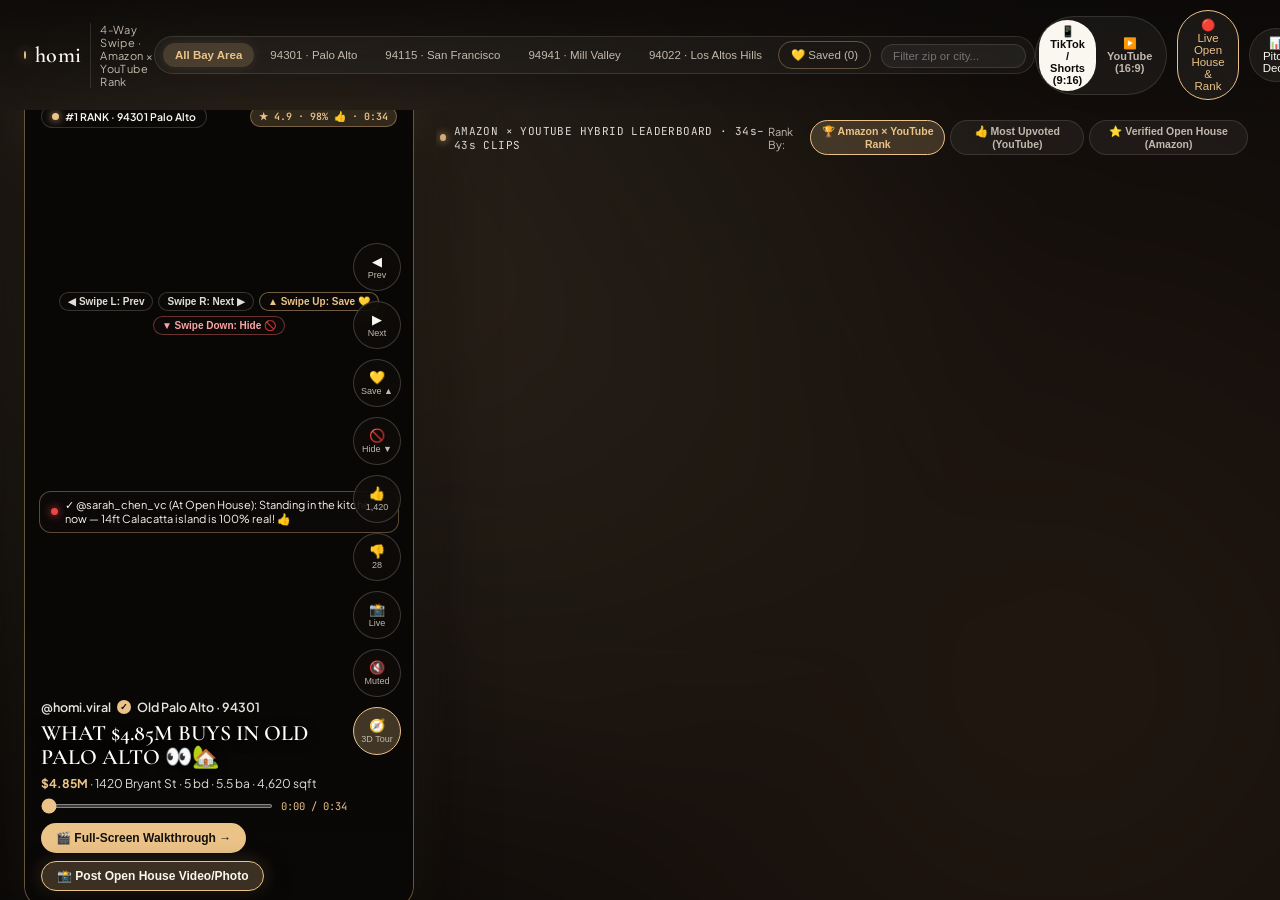
==== static/index.html @ 511e00c0 "feat: homi - Redfin-to-Viral Real Estate Feed, 3D Walkthrough & Amazon x YouTube Open House Rank" ====
<!DOCTYPE html>
<html lang="en">
<head>
  <meta charset="UTF-8" />
  <meta name="viewport" content="width=device-width, initial-scale=1.0" />
  <title>homi — TikTok / YouTube Real Estate Viral Feed + Amazon × YouTube Open House Rank</title>
  <link rel="preconnect" href="https://fonts.googleapis.com" />
  <link rel="preconnect" href="https://fonts.gstatic.com" crossorigin />
  <link href="https://fonts.googleapis.com/css2?family=Cormorant+Garamond:ital,wght@0,500;0,600;0,700;1,400&family=Plus+Jakarta+Sans:wght@400;500;600;700&family=JetBrains+Mono:wght@400;500&display=swap" rel="stylesheet" />
  <link rel="stylesheet" href="/static/styles.css?v=8" />
</head>
<body>
  <!-- Warm Ambient Background Glow -->
  <div id="ambient-bg" class="ambient-bg"></div>

  <!-- Minimal Floating Top Bar: Brand + Zip Code Selector + Vertical/Horizontal Toggle -->
  <header class="floating-topbar">
    <div class="brand-minimal" id="brand-home-btn" title="Return to homi Zip Code Feed">
      <span class="brand-dot"></span>
      <span class="brand-name">homi</span>
      <span class="brand-tag">4-Way Swipe · Amazon × YouTube Rank</span>
    </div>

    <!-- Zip Code Filter Bar -->
    <div class="zip-filter-bar" id="zip-filter-bar">
      <div id="zip-pills-container" class="zip-pills-container">
        <button class="zip-pill active" data-zip="ALL">All Bay Area</button>
        <button class="zip-pill" data-zip="94301">94301 · Palo Alto</button>
        <button class="zip-pill" data-zip="94115">94115 · San Francisco</button>
        <button class="zip-pill" data-zip="94941">94941 · Mill Valley</button>
        <button class="zip-pill" data-zip="94022">94022 · Los Altos Hills</button>
        <button class="zip-pill saved-filter-pill" id="btn-filter-saved" data-zip="SAVED">💛 Saved (<span id="saved-count-badge">0</span>)</button>
      </div>
      <div class="zip-search-box">
        <input
          id="zip-search-input"
          type="text"
          placeholder="Filter zip or city..."
          maxlength="24"
        />
      </div>
    </div>

    <!-- Right Controls: TikTok 9:16 vs YouTube 16:9 + Open House Live + Architecture Deck -->
    <div class="topbar-actions">
      <div class="aspect-pill-group" title="Switch between TikTok Shorts (9:16) and YouTube Cinema (16:9)">
        <button id="mode-reel" class="aspect-pill active" data-mode="reel">
          📱 TikTok / Shorts (9:16)
        </button>
        <button id="mode-gallery" class="aspect-pill" data-mode="gallery">
          ▶️ YouTube (16:9)
        </button>
      </div>
      <button id="btn-top-openhouse" class="subtle-action-btn gold-border-btn" title="Open Live Open House Reviews, Thumbs Up/Down & Upload Photo/Video">
        🔴 Live Open House &amp; Rank
      </button>
      <button id="btn-open-arch-deck" class="subtle-action-btn" title="Open High-Level Architecture & Hackathon Pitch Slides">
        📊 Pitch Deck
      </button>
      <button id="btn-toggle-redfin-popover" class="subtle-action-btn">
        + Redfin URL
      </button>
    </div>

    <!-- Collapsible Redfin URL Input Popover -->
    <div id="redfin-popover" class="redfin-popover hidden">
      <input
        id="redfin-input"
        type="text"
        placeholder="Paste any Bay Area Redfin URL..."
        value="https://www.redfin.com/CA/Palo-Alto/1420-Bryant-St-94301/home/1489201"
      />
      <button id="btn-import-redfin" class="btn-warm">Transform Space →</button>
    </div>
  </header>

  <!-- ===================================================================== -->
  <!-- STAGE 1 (FRONT PAGE): TIKTOK / YOUTUBE FLIP DECK + MULTI-HOUSE FEED   -->
  <!-- ===================================================================== -->
  <section id="zip-feed-stage" class="zip-feed-stage">
    <div class="front-showcase-layout">
      <!-- Left/Center: Active TikTok / YouTube Flip-Through Reel Player (34s-43s video) -->
      <div class="flip-reel-column">
        <div id="flip-player-frame" class="flip-player-frame mode-9-16">
          <video
            id="flip-main-video"
            class="flip-main-video"
            autoplay
            loop
            muted
            playsinline
            preload="auto"
          ></video>
          <div class="feed-card-shade"></div>

          <!-- Floating reaction burst container -->
          <div id="reaction-burst-layer" class="reaction-burst-layer"></div>

          <!-- Live 4-Way Swipe Stamp Overlay (Shows when dragging Left/Right/Up/Down) -->
          <div id="swipe-stamp-badge" class="swipe-stamp-badge hidden">💛 SAVE HOUSE</div>

          <!-- Top Pill Row inside Flip Player -->
          <div class="flip-top-bar">
            <span class="feed-zip-badge" id="flip-zip-badge">
              <span class="pulse-dot"></span>
              #1 RANK · 94301 Palo Alto
            </span>
            <span class="feed-loop-indicator" id="flip-duration-badge">★ 4.9 · 98% 👍 · 0:34</span>
          </div>

          <!-- 4-Way Gesture Compass Guide Banner -->
          <div class="swipe-compass-bar">
            <button id="btn-compass-left" class="compass-chip" title="Swipe Left / ← Key: Previous House">◀ Swipe L: Prev</button>
            <button id="btn-compass-right" class="compass-chip" title="Swipe Right / → Key: Next House">Swipe R: Next ▶</button>
            <button id="btn-compass-up" class="compass-chip save-chip" title="Swipe Up / ↑ Key: Save House">▲ Swipe Up: Save 💛</button>
            <button id="btn-compass-down" class="compass-chip hide-chip" title="Swipe Down / ↓ Key: Don't Show House">▼ Swipe Down: Hide 🚫</button>
          </div>

          <!-- Real-Time Floating Open House Comment Ticker -->
          <div id="flip-live-comment-ticker" class="flip-live-comment-ticker" title="Click to open Live Open House Comments & Photo/Video Check-Ins">
            <span class="live-red-dot"></span>
            <span id="flip-ticker-text">✓ @sarah_chen_vc (At Open House): Standing in the kitchen now — 14ft Calacatta island is 100% real! 👍</span>
          </div>

          <!-- Right-Side TikTok / YouTube Flip & Real-Time Thumbs Up / Down Rail -->
          <div class="flip-side-rail">
            <button id="btn-flip-prev" class="flip-nav-btn" title="Sweep Left to Previous House (←)">
              ◀<span>Prev</span>
            </button>
            <button id="btn-flip-next" class="flip-nav-btn" title="Sweep Right to Next House (→)">
              ▶<span>Next</span>
            </button>
            <button id="btn-flip-save-up" class="flip-nav-btn save-rail-btn" title="Swipe Up (↑) to Save House">
              💛<span id="flip-save-label">Save ▲</span>
            </button>
            <button id="btn-flip-hide-down" class="flip-nav-btn hide-rail-btn" title="Swipe Down (↓) to Not Show House">
              🚫<span>Hide ▼</span>
            </button>
            <button id="btn-flip-thumb-up" class="flip-nav-btn vote-up-btn" title="Real-Time Thumbs Up (Boosts YouTube × Amazon Rank)">
              👍<span id="flip-up-count">1,420</span>
            </button>
            <button id="btn-flip-thumb-down" class="flip-nav-btn vote-down-btn" title="Real-Time Thumbs Down">
              👎<span id="flip-down-count">28</span>
            </button>
            <button id="btn-flip-comments" class="flip-nav-btn" title="Live Open House Comments & Upload Photo/Video">
              📸<span id="flip-comments-count">Live</span>
            </button>
            <button id="btn-flip-sound" class="flip-nav-btn" title="Toggle AI Voiceover Audio">
              🔇<span id="flip-sound-label">Muted</span>
            </button>
            <button id="btn-flip-enter-3d" class="flip-nav-btn gold-rail-btn" title="Open Full-Screen Walkthrough & 3D Mode">
              🧭<span>3D Tour</span>
            </button>
          </div>

          <!-- Bottom-Left Subtle Creator & Property Overlay + CTA -->
          <div class="flip-bottom-overlay">
            <div class="creator-row">
              <span class="creator-handle">@homi.viral</span>
              <span class="verified-dot">✓</span>
              <span id="flip-neighborhood">Old Palo Alto · 94301</span>
            </div>
            <h2 id="flip-hook-title" class="flip-hook-title">
              WHAT $4.85M BUYS IN OLD PALO ALTO 👀🏡
            </h2>
            <div class="flip-subtle-specs" id="flip-subtle-specs">
              <span class="feed-card-price">$4.85M</span> · 1420 Bryant St · 5 bd · 5.5 ba · 4,620 sqft
            </div>

            <!-- Live 30-45s Video Scrubber Bar -->
            <div class="flip-progress-row">
              <input id="flip-video-scrubber" type="range" min="0" max="1000" value="0" class="warm-scrubber" />
              <span id="flip-time-readout" class="flip-time-readout">0:00 / 0:34</span>
            </div>

            <div class="flip-cta-buttons">
              <button id="btn-launch-fullscreen-walk" class="btn-warm">
                🎬 Full-Screen Walkthrough →
              </button>
              <button id="btn-launch-openhouse-upload" class="btn-3d-explore">
                📸 Post Open House Video/Photo
              </button>
            </div>
          </div>
        </div>
      </div>

      <!-- Right: Multi-House Live Video Feed Ranked by Amazon × YouTube Hybrid Score -->
      <div class="multi-house-feed-column">
        <div class="feed-subbar">
          <div class="feed-status-left">
            <span class="pulse-dot"></span>
            <span id="feed-summary-text">AMAZON × YOUTUBE HYBRID LEADERBOARD · 34s–43s CLIPS</span>
          </div>
          <div class="ranking-sort-bar">
            <button id="btn-restore-hidden" class="sort-pill hidden" title="Restore hidden houses back to feed">↺ Restore Hidden (<span id="hidden-count-badge">0</span>)</button>
            <span class="sort-label">Rank By:</span>
            <button class="sort-pill active" data-sort="hybrid">🏆 Amazon × YouTube Rank</button>
            <button class="sort-pill" data-sort="upvotes">👍 Most Upvoted (YouTube)</button>
            <button class="sort-pill" data-sort="stars">⭐ Verified Open House (Amazon)</button>
          </div>
        </div>

        <div id="zip-feed-grid" class="zip-feed-grid view-vertical"></div>
      </div>
    </div>
  </section>

  <!-- ===================================================================== -->
  <!-- STAGE 2 & STAGE 3: FULL-SCREEN AUTO WALKTHROUGH & 3D DEEP EXPLORE     -->
  <!-- ===================================================================== -->
  <main id="walkthrough-stage" class="gallery-stage-container hidden">
    <div id="stage-frame" class="stage-frame mode-16-9">
      <div id="spatial-viewport" class="spatial-viewport">
        <!-- High-Res Still Layer for Paused / 3D Deep Explore Parallax -->
        <img id="room-still-img" class="media-layer still-layer" src="" alt="Architectural Space" />

        <!-- Continuous Smooth GMI FLFV Walkthrough Video Layer -->
        <video
          id="walkthrough-video"
          class="media-layer video-layer"
          playsinline
          preload="auto"
        ></video>

        <!-- Top Story Progress Segments -->
        <div id="story-progress-bars" class="story-progress-bars"></div>

        <!-- Top Navigation & Mode Switcher Row inside Full-Screen Walkthrough -->
        <div class="top-overlay-row">
          <div class="top-left-nav-group">
            <button id="btn-back-to-feed" class="back-feed-btn">
              ← Back to Zip Feed
            </button>
            <div class="live-walk-pill" id="hud-state-pill">
              <span class="pulse-dot"></span>
              <span id="hud-state-label">STAGE 2 · AUTO FULL-SCREEN WALKTHROUGH (CONTINUOUS REPLAY)</span>
            </div>
            <div class="room-counter-pill" id="hud-room-pill">01 / 05 · Twilight Courtyard</div>
          </div>

          <!-- Stage 2 <-> Stage 3 Prominent Switch Button -->
          <div class="top-right-mode-group">
            <button id="btn-stage-openhouse" class="back-feed-btn">
              🔴 Live Open House (<span id="stage-up-count">1,420</span> 👍)
            </button>
            <button id="btn-switch-3d-mode" class="btn-3d-explore">
              🧭 Switch to 3D Deep Explore Mode
            </button>
          </div>
        </div>

        <!-- Warm Glowing 3D Spatial Hotspots (Active in Stage 3: 3D Deep Explore Mode) -->
        <div id="hotspots-container" class="hotspots-container hidden"></div>

        <!-- Bottom-Left Subtle Creator & Property Caption -->
        <div class="social-caption-overlay">
          <div class="creator-row">
            <span class="creator-handle">@homi.gallery</span>
            <span class="verified-dot">✓</span>
            <span id="prop-neighborhood-pill" class="location-crumb">Old Palo Alto, CA</span>
          </div>

          <h2 id="viral-hook-text" class="viral-caption-hook">
            What does a warm glass sanctuary feel like at golden hour?
          </h2>

          <p id="spoken-subtitle-text" class="spoken-caption-line">
            "Step through the glass courtyard into 4,600 sq ft of pure California indoor-outdoor flow..."
          </p>

          <div class="subtle-meta-row">
            <button id="btn-subtle-specs" class="subtle-specs-pill" title="Click to enter 3D Deep Explore & view full specs">
              <span id="prop-title-subtle">1420 Bryant St</span>
              <span class="sep">·</span>
              <span id="prop-price-subtle" class="subtle-price">$4.85M</span>
              <span class="sep">·</span>
              <span id="prop-beds-subtle">5 bd</span>
              <span class="sep">·</span>
              <span id="prop-sqft-subtle">4,620 sq ft</span>
              <span class="expand-hint">✦ 3D Deep Explore</span>
            </button>
          </div>
        </div>

        <!-- Right-Side Floating Social Action Rail -->
        <aside class="social-action-rail">
          <button id="btn-play-pause" class="rail-btn primary-rail-btn" title="Toggle Auto Walkthrough / 3D Deep Explore (Space)">
            <span id="play-pause-icon" class="rail-icon">⏸</span>
            <span id="play-pause-label" class="rail-label">Pause</span>
          </button>

          <button id="btn-stage-thumb-up" class="rail-btn" title="Real-Time Thumbs Up">
            <span class="rail-icon">👍</span>
            <span id="rail-up-label" class="rail-label">1.4K</span>
          </button>

          <button id="btn-stage-thumb-down" class="rail-btn" title="Real-Time Thumbs Down">
            <span class="rail-icon">👎</span>
            <span id="rail-down-label" class="rail-label">28</span>
          </button>

          <button id="btn-play-vo" class="rail-btn" title="Toggle Warm Creator Voiceover (GMI Inworld TTS)">
            <span class="rail-icon">🎙️</span>
            <span id="vo-rail-label" class="rail-label">Voice</span>
          </button>

          <button id="btn-toggle-vibe-drawer" class="rail-btn" title="3D Deep Explore & Warm Architectural Vibe">
            <span class="rail-icon">🧭</span>
            <span class="rail-label">3D Mode</span>
          </button>

          <button id="btn-toggle-radar" class="rail-btn" title="Toggle 2.5D Room Floorplan Radar">
            <span class="rail-icon">🗺️</span>
            <span class="rail-label">Map</span>
          </button>

          <button id="btn-toggle-oriane" class="rail-btn" title="Oriane Viral Intelligence (9.85B Views Analyzed)">
            <span class="rail-icon">🔥</span>
            <span id="oriane-score-rail" class="rail-label">97%</span>
          </button>

          <button id="btn-download-video" class="rail-btn" title="Share / Export Viral MP4 to Compound (#HackTheFeed)">
            <span class="rail-icon">↗</span>
            <span class="rail-label">Share</span>
          </button>
        </aside>

        <!-- Compact Floating 2.5D Floorplan Radar -->
        <div id="floating-radar" class="floating-radar hidden">
          <div class="radar-header">
            <span>3D SPATIAL FLOORPLAN RADAR</span>
            <span id="segments-ready-badge" class="radar-ready">4/4 Smooth AI</span>
          </div>
          <div id="floorplan-map" class="floorplan-map">
            <svg id="floorplan-svg" viewBox="0 0 100 100" preserveAspectRatio="none"></svg>
            <div id="floorplan-nodes"></div>
          </div>
          <div id="room-quick-pills" class="room-quick-pills"></div>
        </div>

        <!-- Stage 3: 3D Deep Explore Warm Vibe & Architectural Detail Sheet -->
        <div id="warm-vibe-card" class="warm-vibe-card hidden">
          <div class="vibe-card-header">
            <div>
              <span class="vibe-eyebrow">STAGE 3 · 3D DEEP EXPLORE &amp; WARM ROOM VIBE</span>
              <h3 id="vibe-room-title">01 · Twilight Glass Courtyard</h3>
            </div>
            <button id="btn-resume-from-vibe" class="btn-warm-small">▶ Auto Walkthrough</button>
          </div>

          <p id="vibe-room-description" class="vibe-atmosphere-copy">
            Warm cedar soffits + floating limestone steps at golden hour.
          </p>

          <div class="hotspot-detail-box">
            <div class="hotspot-detail-top">
              <span class="hotspot-star">✦</span>
              <strong id="inspector-title">12-Ft Pivot Glass Entry</strong>
            </div>
            <p id="inspector-detail">
              Motorized double-pane acoustic glass door framing the through-view to the rear pool.
            </p>
            <div class="hotspot-viral-whisper" id="inspector-viral-note">
              Oriane Signal: 'Glass door reveal' in first 2.5s boosts completion rate by +44%.
            </div>
          </div>

          <div class="vibe-property-footer">
            <div>
              <div id="vibe-prop-address" class="vibe-address">1420 Bryant St, Old Palo Alto, CA 94301</div>
              <div id="vibe-prop-specs" class="vibe-specs">Listed at $4,850,000 · 5 Beds · 5.5 Baths · 4,620 Sq Ft ($1,050/sqft)</div>
            </div>
            <div id="prop-vibe-tags" class="vibe-tags"></div>
          </div>
        </div>
      </div>

      <!-- Minimal Bottom Scrubber & Room Stepper Bar -->
      <div id="minimal-scrubber-bar" class="minimal-scrubber-bar">
        <button id="btn-prev-room" class="step-link" title="Previous Space (↓ / S)">← Prev Space</button>
        <div class="scrubber-track-wrap">
          <input
            id="spatial-scrubber"
            type="range"
            min="0"
            max="1000"
            value="0"
            class="warm-scrubber"
          />
        </div>
        <span id="scrubber-readout" class="scrubber-readout">Courtyard</span>
        <button id="btn-next-room" class="step-link" title="Next Space (↑ / W)">Next Space →</button>
      </div>
    </div>
  </main>

  <!-- ===================================================================== -->
  <!-- AMAZON × YOUTUBE HYBRID RANKING & LIVE OPEN HOUSE UPLOAD DRAWER       -->
  <!-- ===================================================================== -->
  <aside id="openhouse-drawer" class="slide-drawer openhouse-drawer hidden">
    <div class="drawer-header">
      <div>
        <span class="vibe-eyebrow">AMAZON VERIFIED REVIEWS × YOUTUBE REAL-TIME VELOCITY</span>
        <h3 id="oh-drawer-title">Live Open House Check-Ins &amp; Hybrid Ranking</h3>
      </div>
      <button id="btn-close-openhouse" class="btn-close">✕</button>
    </div>

    <div class="drawer-body">
      <!-- Amazon × YouTube Hybrid Score Summary Card -->
      <div class="hybrid-rank-hero">
        <div class="hybrid-score-circle">
          <span class="hybrid-score-num" id="oh-hybrid-score">98.4</span>
          <span class="hybrid-score-sub">HYBRID RANK</span>
        </div>
        <div class="hybrid-metrics-col">
          <div class="amz-star-row">
            <span class="amz-stars-gold" id="oh-amz-stars">★★★★★ 4.9 out of 5</span>
            <span class="amz-verified-pill" id="oh-verified-count">86 Verified Open House Visitors</span>
          </div>
          <div class="yt-ratio-row">
            <span id="oh-yt-ratio">👍 98.1% YouTube Upvote Ratio (1,420 👍 / 28 👎)</span>
          </div>
          <div class="quick-vote-bar">
            <button id="btn-drawer-vote-up" class="btn-vote-pill up">👍 Give Thumbs Up</button>
            <button id="btn-drawer-vote-down" class="btn-vote-pill down">👎 Give Thumbs Down</button>
          </div>
        </div>
      </div>

      <!-- Amazon-Style Attribute Breakdown -->
      <div class="drawer-section">
        <div class="sub-label">AMAZON-STYLE OPEN HOUSE VERIFICATION ATTRIBUTES</div>
        <div id="oh-attributes-grid" class="oh-attributes-grid"></div>
      </div>

      <!-- Post Live Open House Comment + Upload Real-Time Video or Picture -->
      <div class="drawer-section upload-checkin-box">
        <div class="sub-label">📸 POST LIVE FROM OPEN HOUSE (VIDEO, PHOTO OR REAL-TIME REVIEW)</div>
        <div class="checkin-form-row">
          <input id="oh-input-author" type="text" placeholder="Your handle (e.g. @john_bayarea)" value="@john_openhouse" />
          <select id="oh-input-room">
            <option value="03 · Chef's Kitchen">In: Chef's Kitchen</option>
            <option value="02 · Great Room">In: Great Room</option>
            <option value="05 · Zero-Edge Pool">In: Backyard Pool</option>
            <option value="01 · Twilight Courtyard">In: Exterior Entry</option>
            <option value="04 · Primary Suite">In: Primary Suite</option>
          </select>
          <select id="oh-input-stars">
            <option value="5">★★★★★ (5.0) 👍</option>
            <option value="4">★★★★☆ (4.0) 👍</option>
            <option value="3">★★★☆☆ (3.0)</option>
            <option value="2">★★☆☆☆ (2.0) 👎</option>
          </select>
        </div>
        <textarea
          id="oh-input-text"
          rows="2"
          placeholder="Share what you see in real time at the open house (e.g. 'Natural light in the kitchen is incredible, matches the AI video!')..."
        ></textarea>
        <div class="upload-actions-row">
          <label class="file-upload-label">
            📹 Upload Live Video / Photo
            <input id="oh-file-input" type="file" accept="image/*,video/*" hidden />
          </label>
          <span id="oh-file-name" class="oh-file-name">No file selected</span>
          <button id="btn-submit-openhouse" class="btn-warm">Post Live Check-In →</button>
        </div>
        <button id="btn-instant-demo-checkin" class="subtle-action-btn full-width" style="margin-top:7px;">
          ⚡ 1-Click Demo: Simulate Live Open House Video Check-In + 👍 Boost
        </button>
      </div>

      <!-- Visitor-Uploaded Live Videos & Pictures Strip -->
      <div class="drawer-section">
        <div class="sub-label">🎥 LIVE VISITOR VIDEOS &amp; PHOTOS FROM THE OPEN HOUSE</div>
        <div id="oh-visitor-media-list" class="oh-visitor-media-list"></div>
      </div>

      <!-- Real-Time Verified Open House Comments & Reviews (Amazon × YouTube Sorted) -->
      <div class="drawer-section">
        <div class="sub-label">💬 REAL-TIME OPEN HOUSE COMMENTS &amp; VERIFIED REVIEWS</div>
        <div id="oh-comments-list" class="oh-comments-list"></div>
      </div>
    </div>
  </aside>

  <!-- Slide-Over Drawer: Oriane Video Intelligence & GMI Engine -->
  <aside id="oriane-drawer" class="slide-drawer hidden">
    <div class="drawer-header">
      <div>
        <span class="vibe-eyebrow">BEHIND THE VIRAL LOOP · ORIANE + GMI CLOUD</span>
        <h3>Why This Walkthrough Goes Viral</h3>
      </div>
      <button id="btn-close-oriane" class="btn-close">✕</button>
    </div>

    <div class="drawer-body">
      <div class="oriane-agg-grid">
        <div class="agg-box">
          <span class="agg-label">ORIANE NICHE VIEWS</span>
          <span id="oriane-total-views" class="agg-val">9.85B</span>
        </div>
        <div class="agg-box">
          <span class="agg-label">TOP OUTLIER RATIO</span>
          <span id="oriane-outlier-ratio" class="agg-val warm-accent">21,393%</span>
        </div>
        <div class="agg-box">
          <span class="agg-label">AVG ENGAGEMENT</span>
          <span id="oriane-eng-rate" class="agg-val">4.71%</span>
        </div>
        <div class="agg-box">
          <span class="agg-label">VIRAL SCORE</span>
          <span id="gmi-viral-score" class="agg-val">97 / 100</span>
        </div>
      </div>

      <div class="drawer-section">
        <div class="sub-label">CLICK ANY ORIANE HOOK TO PREVIEW ON STAGE</div>
        <div id="oriane-ost-pills" class="ost-pills"></div>
      </div>

      <div class="drawer-section">
        <div class="sub-label">TOP OUTLIER REAL ESTATE REELS (ORIANE API)</div>
        <div id="oriane-videos-list" class="oriane-videos-list"></div>
      </div>

      <div class="drawer-section">
        <div class="sub-label">GMI FIRST-TO-LAST-FRAME (FLFV) ROOM TRANSITIONS</div>
        <div class="gmi-control-row">
          <select id="gmi-model-select" class="gmi-select">
            <option value="veo-3.1-lite-generate-001">Google Veo 3.1 Lite FLFV ($0.12 / clip)</option>
            <option value="pixverse-v6-transition">PixVerse v6 Transition ($0.17 / clip)</option>
            <option value="vidu-q2-pro-flfv">Vidu Q2 Pro FLFV ($0.05 / clip)</option>
            <option value="kling-o1-flfv">Kling O1 FLFV Master ($0.42 / clip)</option>
          </select>
          <button id="btn-generate-missing" class="btn-warm full-width" style="margin-top:8px;">
            ⚡ Generate / Refresh GMI Room Transitions
          </button>
        </div>
        <div id="transitions-list" class="transitions-list" style="margin-top:10px;"></div>
      </div>
    </div>
  </aside>

  <!-- Share / Compound Viral Export Modal -->
  <div id="export-modal" class="modal-backdrop hidden">
    <div class="modal-card">
      <div class="modal-header">
        <div>
          <span class="vibe-eyebrow">04 · COMPOUND VIRAL DISTRIBUTION (#HackTheFeed)</span>
          <h3>Share &amp; Export 35s–45s Viral Walkthrough</h3>
        </div>
        <button id="btn-close-modal" class="btn-close">✕</button>
      </div>
      <div class="modal-body">
        <p style="font-size:13px; color:#c8c2b8; margin-bottom:10px;">
          Download the 35s–45s stitched walkthrough movie (with warm AI voiceover) or publish to TikTok, YouTube Shorts &amp; Compound (<code>compound.mov</code> code <code>FEED</code>):
        </p>
        <div class="export-links" id="export-video-links"></div>
        <div class="sub-label" style="margin-top:14px;">VIRAL CAPTION &amp; HASHTAGS:</div>
        <textarea id="export-caption-box" rows="3" readonly></textarea>
        <div style="display:flex; gap:10px; margin-top:12px;">
          <button id="btn-copy-caption" class="btn-warm">Copy Viral Caption</button>
          <a href="https://compound.mov" target="_blank" rel="noopener" class="subtle-action-btn" style="text-decoration:none; display:inline-flex; align-items:center;">Open compound.mov ↗</a>
        </div>
      </div>
    </div>
  </div>

  <!-- High-Level Architecture & Hackathon Pitch Slide Deck Modal -->
  <div id="arch-deck-modal" class="modal-backdrop hidden">
    <div class="modal-card arch-modal-card">
      <div class="modal-header">
        <div>
          <span class="vibe-eyebrow">HACK THE FEED · HIGH-LEVEL SYSTEM ARCHITECTURE &amp; PITCH DECK</span>
          <h3>homi — Redfin-to-Viral Real Estate Spatial Engine</h3>
        </div>
        <button id="btn-close-arch-deck" class="btn-close">✕</button>
      </div>
      <div class="arch-deck-grid">
        <div class="arch-stage-box">
          <div class="arch-step-num">01 · REDFIN + ZIP INGEST</div>
          <h4>Bay Area Zip Feed</h4>
          <p>Scrapes &amp; structures Redfin listing rooms (`Exterior → Great Room → Kitchen → Primary → Pool`) by Zip Code (`94301`, `94115`, `94941`, `94022`).</p>
        </div>
        <div class="arch-arrow">→</div>
        <div class="arch-stage-box">
          <div class="arch-step-num">02 · ORIANE VIRAL AI</div>
          <h4>9.85B Views Analyzed</h4>
          <p>`POST /rest/contents/search` extracts top outlier real-estate hooks (`21,393%` outlier ratio, `4.71%` engagement) &amp; retention triggers.</p>
        </div>
        <div class="arch-arrow">→</div>
        <div class="arch-stage-box">
          <div class="arch-step-num">03 · GMI CLOUD ENGINE</div>
          <h4>Veo 3.1 FLFV + TTS</h4>
          <p>Generates glitch-free First-to-Last-Frame room transitions (`veo-3.1-lite-generate-001` &amp; `pixverse-v6-transition`) + `inworld-tts-2-flash` voiceover (`34s–43s` movies).</p>
        </div>
        <div class="arch-arrow">→</div>
        <div class="arch-stage-box">
          <div class="arch-step-num">04 · AMAZON × YOUTUBE</div>
          <h4>Live Open House Rank</h4>
          <p>Real-time 👍/👎 votes, live Open House video/photo uploads &amp; verified star reviews combine Amazon trust with YouTube velocity.</p>
        </div>
      </div>
    </div>
  </div>

  <audio id="vo-audio-player" preload="auto"></audio>
  <script src="/static/app.js?v=8"></script>
</body>
</html>
---- static/styles.css ----
:root {
  --bg-gallery: #0c0a09;
  --bg-glass: rgba(20, 17, 15, 0.72);
  --bg-glass-deep: rgba(16, 13, 11, 0.88);
  --border-subtle: rgba(255, 244, 228, 0.12);
  --border-warm: rgba(235, 195, 136, 0.42);
  --text-cream: #faf6f0;
  --text-warm-muted: #c2b9ad;
  --accent-gold: #ebc388;
  --accent-amber: #f3a852;
  --accent-emerald: #6ee7b7;
}

* {
  box-sizing: border-box;
  margin: 0;
  padding: 0;
}

body {
  background: var(--bg-gallery);
  color: var(--text-cream);
  font-family: "Plus Jakarta Sans", -apple-system, BlinkMacSystemFont, sans-serif;
  height: 100vh;
  overflow: hidden;
  display: flex;
  flex-direction: column;
  position: relative;
}

/* Warm Ambient Glow Behind the Video */
.ambient-bg {
  position: fixed;
  inset: -15%;
  background:
    radial-gradient(circle at 30% 30%, rgba(235, 195, 136, 0.14) 0%, transparent 50%),
    radial-gradient(circle at 75% 70%, rgba(214, 132, 76, 0.11) 0%, transparent 55%);
  filter: blur(60px);
  pointer-events: none;
  z-index: 0;
}

/* Minimal Floating Top Gallery Bar */
.floating-topbar {
  position: relative;
  z-index: 30;
  display: flex;
  align-items: center;
  justify-content: space-between;
  padding: 10px 24px;
  background: linear-gradient(180deg, rgba(12, 10, 9, 0.85) 0%, rgba(12, 10, 9, 0) 100%);
}

.brand-minimal {
  display: flex;
  align-items: center;
  gap: 9px;
}

.brand-dot {
  width: 8px;
  height: 8px;
  border-radius: 50%;
  background: var(--accent-gold);
  box-shadow: 0 0 12px var(--accent-gold);
}

.brand-name {
  font-family: "Cormorant Garamond", Georgia, serif;
  font-size: 22px;
  font-weight: 600;
  letter-spacing: 0.3px;
}

.brand-tag {
  font-size: 11px;
  color: var(--text-warm-muted);
  border-left: 1px solid var(--border-subtle);
  padding-left: 9px;
  letter-spacing: 0.4px;
}

.gallery-feed-tabs {
  display: flex;
  gap: 6px;
  background: rgba(255, 248, 238, 0.04);
  border: 1px solid var(--border-subtle);
  padding: 4px;
  border-radius: 999px;
  backdrop-filter: blur(12px);
}

.listing-tab {
  background: transparent;
  border: none;
  color: var(--text-warm-muted);
  padding: 6px 14px;
  border-radius: 999px;
  font-size: 12px;
  font-weight: 500;
  cursor: pointer;
  transition: all 0.2s ease;
}
.listing-tab:hover {
  color: var(--text-cream);
}
.listing-tab.active {
  background: rgba(235, 195, 136, 0.18);
  color: var(--accent-gold);
  font-weight: 600;
}

.topbar-actions {
  display: flex;
  align-items: center;
  gap: 10px;
}

.aspect-pill-group {
  display: flex;
  background: rgba(255, 248, 238, 0.05);
  border: 1px solid var(--border-subtle);
  padding: 3px;
  border-radius: 999px;
}

.aspect-pill {
  background: transparent;
  border: none;
  color: var(--text-warm-muted);
  padding: 5px 11px;
  border-radius: 999px;
  font-size: 11px;
  font-weight: 600;
  cursor: pointer;
}
.aspect-pill.active {
  background: var(--text-cream);
  color: #0c0a09;
}

.subtle-action-btn {
  background: rgba(255, 248, 238, 0.06);
  border: 1px solid var(--border-subtle);
  color: var(--text-cream);
  padding: 7px 13px;
  border-radius: 999px;
  font-size: 11.5px;
  font-weight: 500;
  cursor: pointer;
  backdrop-filter: blur(10px);
  transition: all 0.18s ease;
}
.subtle-action-btn:hover {
  border-color: var(--border-warm);
  color: var(--accent-gold);
}

.btn-warm {
  background: var(--accent-gold);
  color: #14100c;
  border: none;
  padding: 8px 15px;
  border-radius: 999px;
  font-size: 12px;
  font-weight: 700;
  cursor: pointer;
  transition: all 0.18s ease;
}
.btn-warm:hover {
  filter: brightness(1.06);
  transform: translateY(-1px);
}

.btn-warm-small {
  background: var(--accent-gold);
  color: #14100c;
  border: none;
  padding: 6px 12px;
  border-radius: 999px;
  font-size: 11px;
  font-weight: 700;
  cursor: pointer;
}

/* Redfin Popover */
.redfin-popover {
  position: absolute;
  top: 54px;
  right: 24px;
  background: var(--bg-glass-deep);
  border: 1px solid var(--border-warm);
  backdrop-filter: blur(20px);
  padding: 10px;
  border-radius: 14px;
  display: flex;
  gap: 8px;
  width: 460px;
  box-shadow: 0 20px 50px rgba(0, 0, 0, 0.65);
}

.redfin-popover input {
  flex: 1;
  background: rgba(255, 255, 255, 0.05);
  border: 1px solid var(--border-subtle);
  color: var(--text-cream);
  padding: 8px 12px;
  border-radius: 999px;
  font-size: 12px;
}

/* Main Gallery Stage Container */
.gallery-stage-container {
  position: relative;
  z-index: 10;
  flex: 1;
  display: flex;
  align-items: center;
  justify-content: center;
  padding: 4px 24px 14px;
  min-height: 0;
}

.stage-frame {
  width: 100%;
  height: 100%;
  max-width: 1520px;
  display: flex;
  flex-direction: column;
  gap: 8px;
  transition: max-width 0.35s cubic-bezier(0.22, 1, 0.36, 1);
}

.stage-frame.mode-9-16 {
  max-width: 440px;
}

.spatial-viewport {
  position: relative;
  flex: 1;
  width: 100%;
  border-radius: 22px;
  overflow: hidden;
  background: #080706;
  border: 1px solid rgba(255, 244, 228, 0.14);
  box-shadow: 0 28px 80px rgba(0, 0, 0, 0.75), 0 0 60px rgba(235, 195, 136, 0.07);
  cursor: pointer;
  perspective: 1200px;
}

.media-layer {
  position: absolute;
  inset: 0;
  width: 100%;
  height: 100%;
  object-fit: cover;
  transform-origin: center center;
  transition: transform 0.16s ease-out, opacity 0.25s ease;
}

.video-layer {
  opacity: 0;
  pointer-events: none;
}
.video-layer.playing {
  opacity: 1;
}

/* Story Progress Bars (Instagram / TikTok Top Segments) */
.story-progress-bars {
  position: absolute;
  top: 12px;
  left: 18px;
  right: 18px;
  display: flex;
  gap: 6px;
  z-index: 15;
}

.story-seg {
  flex: 1;
  height: 3px;
  background: rgba(255, 255, 255, 0.24);
  border-radius: 999px;
  overflow: hidden;
  cursor: pointer;
  transition: height 0.15s ease;
}
.story-seg:hover {
  height: 5px;
}

.story-seg-fill {
  height: 100%;
  width: 0%;
  background: var(--accent-gold);
  border-radius: 999px;
  transition: width 0.15s linear;
}
.story-seg.completed .story-seg-fill {
  width: 100%;
}
.story-seg.active .story-seg-fill {
  width: 100%;
  box-shadow: 0 0 8px var(--accent-gold);
}

/* Top Overlay Pills */
.top-overlay-row {
  position: absolute;
  top: 24px;
  left: 18px;
  right: 18px;
  display: flex;
  justify-content: space-between;
  align-items: center;
  pointer-events: none;
  z-index: 14;
}

.live-walk-pill,
.room-counter-pill {
  background: rgba(14, 12, 10, 0.56);
  backdrop-filter: blur(12px);
  border: 1px solid rgba(255, 248, 238, 0.15);
  padding: 5px 12px;
  border-radius: 999px;
  font-size: 11px;
  font-weight: 500;
  letter-spacing: 0.3px;
  color: rgba(250, 246, 240, 0.92);
  display: flex;
  align-items: center;
  gap: 7px;
}

.pulse-dot {
  width: 7px;
  height: 7px;
  border-radius: 50%;
  background: var(--accent-gold);
  box-shadow: 0 0 8px var(--accent-gold);
}

/* Bottom-Left Social Creator & Subtle Price Overlay */
.social-caption-overlay {
  position: absolute;
  left: 22px;
  bottom: 22px;
  max-width: 540px;
  z-index: 14;
  display: flex;
  flex-direction: column;
  gap: 6px;
  pointer-events: none;
  text-shadow: 0 2px 12px rgba(0, 0, 0, 0.85);
}

.creator-row {
  display: flex;
  align-items: center;
  gap: 6px;
  font-size: 12.5px;
  font-weight: 600;
  color: rgba(250, 246, 240, 0.92);
}

.verified-dot {
  display: inline-flex;
  align-items: center;
  justify-content: center;
  width: 14px;
  height: 14px;
  border-radius: 50%;
  background: var(--accent-gold);
  color: #120e0a;
  font-size: 9px;
  font-weight: 800;
}

.location-crumb {
  color: var(--text-warm-muted);
  font-weight: 400;
}

.viral-caption-hook {
  font-family: "Cormorant Garamond", Georgia, serif;
  font-size: 26px;
  font-weight: 600;
  line-height: 1.15;
  color: #ffffff;
}

.spoken-caption-line {
  font-size: 13px;
  color: rgba(250, 246, 240, 0.86);
  line-height: 1.4;
  max-width: 480px;
}

.subtle-meta-row {
  margin-top: 4px;
  pointer-events: auto;
}

.subtle-specs-pill {
  background: rgba(16, 13, 11, 0.62);
  backdrop-filter: blur(14px);
  border: 1px solid rgba(255, 244, 228, 0.18);
  color: rgba(250, 246, 240, 0.9);
  padding: 6px 13px;
  border-radius: 999px;
  font-size: 12px;
  display: inline-flex;
  align-items: center;
  gap: 7px;
  cursor: pointer;
  transition: all 0.2s ease;
}
.subtle-specs-pill:hover {
  background: rgba(24, 20, 16, 0.85);
  border-color: var(--border-warm);
}

.subtle-price {
  color: var(--accent-gold);
  font-weight: 600;
}

.sep {
  opacity: 0.45;
}

.expand-hint {
  font-size: 11px;
  color: var(--accent-gold);
  margin-left: 4px;
}

/* Right-Side Social Action Rail (TikTok / Instagram Reels style) */
.social-action-rail {
  position: absolute;
  right: 18px;
  bottom: 24px;
  display: flex;
  flex-direction: column;
  gap: 10px;
  z-index: 16;
}

.rail-btn {
  width: 50px;
  height: 50px;
  border-radius: 50%;
  background: rgba(16, 13, 11, 0.64);
  backdrop-filter: blur(14px);
  border: 1px solid rgba(255, 244, 228, 0.18);
  color: var(--text-cream);
  display: flex;
  flex-direction: column;
  align-items: center;
  justify-content: center;
  gap: 2px;
  cursor: pointer;
  transition: all 0.18s ease;
}
.rail-btn:hover {
  transform: scale(1.07);
  border-color: var(--border-warm);
  background: rgba(28, 23, 18, 0.85);
}
.rail-btn.primary-rail-btn {
  background: rgba(235, 195, 136, 0.9);
  color: #120e0a;
  border-color: var(--accent-gold);
}

.rail-icon {
  font-size: 15px;
  line-height: 1;
}

.rail-label {
  font-size: 9px;
  font-weight: 600;
  letter-spacing: 0.2px;
}

/* Warm Glowing 3D Spatial Hotspots (Only visible when paused!) */
.hotspots-container {
  position: absolute;
  inset: 0;
  z-index: 13;
  pointer-events: auto;
}

.hotspot-pin {
  position: absolute;
  transform: translate(-50%, -50%);
  background: rgba(18, 14, 11, 0.82);
  backdrop-filter: blur(12px);
  border: 1px solid var(--border-warm);
  color: var(--text-cream);
  padding: 6px 12px;
  border-radius: 999px;
  font-size: 11.5px;
  font-weight: 500;
  cursor: pointer;
  display: flex;
  align-items: center;
  gap: 6px;
  box-shadow: 0 8px 24px rgba(0, 0, 0, 0.6), 0 0 18px rgba(235, 195, 136, 0.28);
  transition: all 0.2s ease;
  animation: fadeBloom 0.28s ease-out;
}
.hotspot-pin:hover,
.hotspot-pin.selected {
  background: var(--accent-gold);
  color: #14100c;
  font-weight: 600;
  transform: translate(-50%, -50%) scale(1.07);
}

@keyframes fadeBloom {
  from {
    opacity: 0;
    transform: translate(-50%, -44%) scale(0.92);
  }
  to {
    opacity: 1;
    transform: translate(-50%, -50%) scale(1);
  }
}

.hotspot-pulse {
  width: 7px;
  height: 7px;
  border-radius: 50%;
  background: var(--accent-gold);
}
.hotspot-pin:hover .hotspot-pulse,
.hotspot-pin.selected .hotspot-pulse {
  background: #14100c;
}

/* Click-to-Reveal Warm Vibe & Architectural Details Card */
.warm-vibe-card {
  position: absolute;
  right: 82px;
  bottom: 22px;
  width: 390px;
  max-width: calc(100% - 110px);
  background: rgba(18, 15, 12, 0.86);
  backdrop-filter: blur(22px);
  border: 1px solid var(--border-warm);
  border-radius: 18px;
  padding: 16px 18px;
  z-index: 18;
  box-shadow: 0 24px 60px rgba(0, 0, 0, 0.75);
  animation: fadeBloom 0.25s ease-out;
}

.vibe-card-header {
  display: flex;
  justify-content: space-between;
  align-items: flex-start;
  gap: 10px;
  margin-bottom: 8px;
}

.vibe-eyebrow {
  font-family: "JetBrains Mono", monospace;
  font-size: 9.5px;
  letter-spacing: 0.8px;
  color: var(--accent-gold);
  display: block;
  margin-bottom: 3px;
}

.vibe-card-header h3 {
  font-family: "Cormorant Garamond", Georgia, serif;
  font-size: 22px;
  font-weight: 600;
  line-height: 1.15;
}

.vibe-atmosphere-copy {
  font-size: 12.5px;
  color: #e5ddd3;
  line-height: 1.45;
  margin-bottom: 12px;
}

.hotspot-detail-box {
  background: rgba(255, 248, 238, 0.05);
  border: 1px solid var(--border-subtle);
  border-radius: 12px;
  padding: 10px 12px;
  margin-bottom: 12px;
}

.hotspot-detail-top {
  display: flex;
  align-items: center;
  gap: 6px;
  font-size: 12.5px;
  color: var(--accent-gold);
  margin-bottom: 4px;
}

.hotspot-detail-box p {
  font-size: 11.5px;
  color: var(--text-cream);
  line-height: 1.4;
  margin-bottom: 6px;
}

.hotspot-viral-whisper {
  font-size: 11px;
  color: var(--accent-emerald);
  font-family: "JetBrains Mono", monospace;
}

.vibe-property-footer {
  border-top: 1px solid var(--border-subtle);
  padding-top: 10px;
  display: flex;
  flex-direction: column;
  gap: 7px;
}

.vibe-address {
  font-size: 12px;
  font-weight: 600;
}

.vibe-specs {
  font-size: 11px;
  color: var(--text-warm-muted);
}

.vibe-tags {
  display: flex;
  flex-wrap: wrap;
  gap: 5px;
}

.vibe-tag {
  font-size: 10px;
  padding: 3px 8px;
  border-radius: 999px;
  background: rgba(235, 195, 136, 0.1);
  border: 1px solid rgba(235, 195, 136, 0.25);
  color: var(--accent-gold);
}

/* Compact Floating Floorplan Radar Popover */
.floating-radar {
  position: absolute;
  top: 62px;
  right: 82px;
  width: 280px;
  background: var(--bg-glass-deep);
  backdrop-filter: blur(18px);
  border: 1px solid var(--border-subtle);
  border-radius: 16px;
  padding: 12px;
  z-index: 18;
}

.radar-header {
  display: flex;
  justify-content: space-between;
  font-family: "JetBrains Mono", monospace;
  font-size: 10px;
  color: var(--text-warm-muted);
  margin-bottom: 8px;
}

.radar-ready {
  color: var(--accent-emerald);
}

.floorplan-map {
  position: relative;
  height: 130px;
  background: radial-gradient(circle at 50% 50%, #1c1814 0%, #0e0c0a 100%);
  border: 1px solid var(--border-subtle);
  border-radius: 10px;
  overflow: hidden;
  margin-bottom: 8px;
}

#floorplan-svg {
  position: absolute;
  inset: 0;
  width: 100%;
  height: 100%;
}

.fp-node {
  position: absolute;
  transform: translate(-50%, -50%);
  padding: 3px 8px;
  border-radius: 999px;
  background: rgba(16, 13, 11, 0.9);
  border: 1px solid var(--border-subtle);
  font-size: 10px;
  cursor: pointer;
  white-space: nowrap;
}
.fp-node.active {
  background: var(--accent-gold);
  color: #14100c;
  font-weight: 700;
}

.room-quick-pills {
  display: flex;
  flex-wrap: wrap;
  gap: 5px;
}

.room-pill-btn {
  background: rgba(255, 255, 255, 0.05);
  border: 1px solid var(--border-subtle);
  color: var(--text-warm-muted);
  padding: 4px 8px;
  border-radius: 999px;
  font-size: 10px;
  cursor: pointer;
}
.room-pill-btn.active {
  color: var(--accent-gold);
  border-color: var(--border-warm);
}

/* Minimal Scrubber Bar Underneath Stage */
.minimal-scrubber-bar {
  display: flex;
  align-items: center;
  gap: 14px;
  padding: 4px 10px;
}

.step-link {
  background: transparent;
  border: none;
  color: var(--text-warm-muted);
  font-size: 12px;
  font-weight: 500;
  cursor: pointer;
  white-space: nowrap;
}
.step-link:hover {
  color: var(--accent-gold);
}

.scrubber-track-wrap {
  flex: 1;
  display: flex;
  align-items: center;
}

.warm-scrubber {
  width: 100%;
  accent-color: var(--accent-gold);
  cursor: pointer;
  height: 4px;
}

.scrubber-readout {
  font-family: "JetBrains Mono", monospace;
  font-size: 11px;
  color: var(--text-warm-muted);
  min-width: 110px;
  text-align: right;
}

/* Slide-Over Oriane Intelligence Drawer */
.slide-drawer {
  position: fixed;
  top: 14px;
  right: 14px;
  bottom: 14px;
  width: 380px;
  background: var(--bg-glass-deep);
  backdrop-filter: blur(24px);
  border: 1px solid var(--border-warm);
  border-radius: 20px;
  padding: 18px;
  z-index: 60;
  display: flex;
  flex-direction: column;
  box-shadow: -20px 0 60px rgba(0, 0, 0, 0.8);
}

.drawer-header {
  display: flex;
  justify-content: space-between;
  align-items: flex-start;
  padding-bottom: 12px;
  border-bottom: 1px solid var(--border-subtle);
}

.drawer-body {
  flex: 1;
  overflow-y: auto;
  padding-top: 12px;
  display: flex;
  flex-direction: column;
  gap: 14px;
}

.oriane-agg-grid {
  display: grid;
  grid-template-columns: 1fr 1fr;
  gap: 8px;
}

.agg-box {
  background: rgba(255, 248, 238, 0.04);
  border: 1px solid var(--border-subtle);
  border-radius: 10px;
  padding: 8px 10px;
}

.agg-label {
  display: block;
  font-family: "JetBrains Mono", monospace;
  font-size: 9px;
  color: var(--text-warm-muted);
}

.agg-val {
  font-size: 16px;
  font-weight: 700;
}
.warm-accent { color: var(--accent-gold); }

.sub-label {
  font-family: "JetBrains Mono", monospace;
  font-size: 10px;
  color: var(--text-warm-muted);
  margin-bottom: 7px;
}

.ost-pills {
  display: flex;
  flex-wrap: wrap;
  gap: 5px;
}

.ost-pill {
  font-size: 11px;
  padding: 4px 9px;
  border-radius: 999px;
  background: rgba(235, 195, 136, 0.1);
  border: 1px solid rgba(235, 195, 136, 0.28);
  color: var(--accent-gold);
  cursor: pointer;
}

.oriane-videos-list {
  display: flex;
  flex-direction: column;
  gap: 7px;
}

.oriane-video-item {
  display: flex;
  gap: 9px;
  background: rgba(255, 255, 255, 0.03);
  border: 1px solid var(--border-subtle);
  border-radius: 10px;
  padding: 8px;
  font-size: 11px;
}

.oriane-thumb {
  width: 44px;
  height: 58px;
  border-radius: 6px;
  object-fit: cover;
}

.oriane-meta-top {
  display: flex;
  justify-content: space-between;
  font-weight: 600;
  margin-bottom: 3px;
}

.outlier-pill {
  color: var(--accent-gold);
  font-family: "JetBrains Mono", monospace;
  font-size: 10px;
}

.oriane-snippet {
  color: var(--text-warm-muted);
  font-size: 11px;
}

.gmi-select {
  width: 100%;
  background: rgba(255, 255, 255, 0.05);
  color: var(--text-cream);
  border: 1px solid var(--border-subtle);
  padding: 8px 10px;
  border-radius: 10px;
  font-size: 12px;
}

.transitions-list {
  display: flex;
  flex-direction: column;
  gap: 6px;
}

.transition-item {
  display: flex;
  justify-content: space-between;
  align-items: center;
  padding: 8px 10px;
  background: rgba(255, 255, 255, 0.03);
  border: 1px solid var(--border-subtle);
  border-radius: 8px;
  font-size: 11.5px;
  cursor: pointer;
}

.trans-status {
  font-family: "JetBrains Mono", monospace;
  font-size: 10px;
  color: var(--accent-emerald);
}

/* Modal */
.modal-backdrop {
  position: fixed;
  inset: 0;
  background: rgba(0, 0, 0, 0.72);
  backdrop-filter: blur(10px);
  display: flex;
  align-items: center;
  justify-content: center;
  z-index: 100;
}

.modal-card {
  background: var(--bg-glass-deep);
  border: 1px solid var(--border-warm);
  border-radius: 20px;
  padding: 22px;
  width: 92%;
  max-width: 520px;
}

.modal-header {
  display: flex;
  justify-content: space-between;
  align-items: flex-start;
  margin-bottom: 12px;
}

.btn-close {
  background: transparent;
  border: none;
  color: var(--text-warm-muted);
  font-size: 18px;
  cursor: pointer;
}

.export-links {
  display: flex;
  flex-direction: column;
  gap: 6px;
}

.export-link-item {
  display: flex;
  justify-content: space-between;
  align-items: center;
  background: rgba(255, 255, 255, 0.04);
  padding: 9px 12px;
  border-radius: 10px;
  border: 1px solid var(--border-subtle);
  font-size: 12px;
}
.export-link-item a {
  color: var(--accent-gold);
  text-decoration: none;
  font-weight: 700;
}

#export-caption-box {
  width: 100%;
  background: rgba(0, 0, 0, 0.45);
  color: var(--text-cream);
  border: 1px solid var(--border-subtle);
  border-radius: 10px;
  padding: 10px;
  font-size: 11.5px;
  margin-top: 6px;
}

.full-width { width: 100%; }
.hidden { display: none !important; }

/* ===================================================================== */
/* STAGE 1: ZIP CODE LIVE LOOPING VIDEO FEED (VERTICAL & HORIZONTAL)     */
/* ===================================================================== */
.brand-minimal {
  cursor: pointer;
}

.zip-filter-bar {
  display: flex;
  align-items: center;
  gap: 10px;
  background: rgba(255, 248, 238, 0.04);
  border: 1px solid var(--border-subtle);
  padding: 4px 8px;
  border-radius: 999px;
  backdrop-filter: blur(14px);
}

.zip-pills-container {
  display: flex;
  align-items: center;
  gap: 4px;
}

.zip-pill {
  background: transparent;
  border: none;
  color: var(--text-warm-muted);
  padding: 6px 12px;
  border-radius: 999px;
  font-size: 11.5px;
  font-weight: 500;
  cursor: pointer;
  transition: all 0.18s ease;
  white-space: nowrap;
}
.zip-pill:hover {
  color: var(--text-cream);
}
.zip-pill.active {
  background: rgba(235, 195, 136, 0.2);
  color: var(--accent-gold);
  font-weight: 600;
  box-shadow: 0 0 14px rgba(235, 195, 136, 0.12);
}

.zip-search-box input {
  background: rgba(255, 255, 255, 0.05);
  border: 1px solid var(--border-subtle);
  color: var(--text-cream);
  padding: 5px 11px;
  border-radius: 999px;
  font-size: 11.5px;
  width: 145px;
  outline: none;
  transition: border-color 0.2s ease, width 0.2s ease;
}
.zip-search-box input:focus {
  border-color: var(--border-warm);
  width: 175px;
}

.zip-feed-stage {
  position: relative;
  z-index: 10;
  flex: 1;
  display: flex;
  flex-direction: column;
  padding: 4px 24px 16px;
  overflow: hidden;
  min-height: 0;
}

.front-showcase-layout {
  flex: 1;
  display: flex;
  gap: 22px;
  min-height: 0;
  height: 100%;
}

/* Left/Center: TikTok / YouTube Flip-Through Active Reel Player */
.flip-reel-column {
  display: flex;
  align-items: center;
  justify-content: center;
  height: 100%;
  flex-shrink: 0;
}

.flip-player-frame {
  position: relative;
  height: calc(100vh - 82px);
  border-radius: 22px;
  overflow: hidden;
  background: #080706;
  border: 1.5px solid var(--border-warm);
  box-shadow: 0 28px 75px rgba(0, 0, 0, 0.8), 0 0 45px rgba(235, 195, 136, 0.14);
  display: flex;
  flex-direction: column;
  justify-content: space-between;
  transition: width 0.3s cubic-bezier(0.22, 1, 0.36, 1);
}

.flip-player-frame.mode-9-16 {
  width: 390px;
}

.flip-player-frame.mode-16-9 {
  width: 660px;
}

.flip-main-video {
  position: absolute;
  inset: 0;
  width: 100%;
  height: 100%;
  object-fit: cover;
}

.flip-top-bar {
  position: relative;
  z-index: 5;
  display: flex;
  justify-content: space-between;
  align-items: center;
  padding: 14px 16px;
}

.flip-side-rail {
  position: absolute;
  right: 12px;
  top: 50%;
  transform: translateY(-50%);
  z-index: 6;
  display: flex;
  flex-direction: column;
  gap: 10px;
}

.flip-nav-btn {
  width: 48px;
  height: 48px;
  border-radius: 50%;
  background: rgba(16, 13, 11, 0.72);
  backdrop-filter: blur(12px);
  border: 1px solid rgba(255, 248, 238, 0.2);
  color: var(--text-cream);
  display: flex;
  flex-direction: column;
  align-items: center;
  justify-content: center;
  font-size: 13px;
  cursor: pointer;
  transition: all 0.18s ease;
}
.flip-nav-btn span {
  font-size: 9px;
  color: var(--text-warm-muted);
  margin-top: 1px;
}
.flip-nav-btn:hover {
  border-color: var(--accent-gold);
  transform: scale(1.06);
}
.flip-nav-btn.gold-rail-btn {
  background: rgba(235, 195, 136, 0.25);
  border-color: var(--accent-gold);
}

.flip-bottom-overlay {
  position: relative;
  z-index: 5;
  padding: 16px 66px 16px 16px;
  display: flex;
  flex-direction: column;
  gap: 6px;
}

.flip-hook-title {
  font-family: "Cormorant Garamond", Georgia, serif;
  font-size: 22px;
  font-weight: 600;
  line-height: 1.12;
  color: #fff;
  text-shadow: 0 2px 12px rgba(0, 0, 0, 0.9);
}

.flip-subtle-specs {
  font-size: 12px;
  color: rgba(250, 246, 240, 0.9);
}

.flip-progress-row {
  display: flex;
  align-items: center;
  gap: 8px;
  margin-top: 2px;
}

.flip-time-readout {
  font-family: "JetBrains Mono", monospace;
  font-size: 10.5px;
  color: var(--accent-gold);
  white-space: nowrap;
}

.flip-cta-buttons {
  display: flex;
  flex-wrap: wrap;
  gap: 8px;
  margin-top: 4px;
}

/* Right Column: Multi-House Zip Code Grid */
.multi-house-feed-column {
  flex: 1;
  display: flex;
  flex-direction: column;
  min-width: 0;
  height: 100%;
  overflow-y: auto;
  padding-right: 4px;
}

.feed-house-card.active-flip-card {
  border: 2px solid var(--accent-gold);
  box-shadow: 0 0 28px rgba(235, 195, 136, 0.28);
}

/* Architecture Pitch Deck Modal */
.arch-modal-card {
  max-width: 960px;
}

.arch-deck-grid {
  display: flex;
  align-items: stretch;
  gap: 10px;
  margin-top: 14px;
}

.arch-stage-box {
  flex: 1;
  background: rgba(255, 248, 238, 0.04);
  border: 1px solid var(--border-warm);
  border-radius: 14px;
  padding: 14px;
  display: flex;
  flex-direction: column;
  gap: 6px;
}

.arch-step-num {
  font-family: "JetBrains Mono", monospace;
  font-size: 10px;
  color: var(--accent-gold);
  letter-spacing: 0.5px;
}

.arch-stage-box h4 {
  font-family: "Cormorant Garamond", Georgia, serif;
  font-size: 19px;
  color: #fff;
}

.arch-stage-box p {
  font-size: 11.5px;
  color: var(--text-warm-muted);
  line-height: 1.45;
}

.arch-arrow {
  display: flex;
  align-items: center;
  color: var(--accent-gold);
  font-size: 20px;
  font-weight: 700;
}

.feed-subbar {
  display: flex;
  align-items: center;
  justify-content: space-between;
  padding: 6px 4px 12px;
  font-size: 11.5px;
  color: var(--text-warm-muted);
}

.feed-status-left {
  display: flex;
  align-items: center;
  gap: 8px;
  font-family: "JetBrains Mono", monospace;
  font-size: 11px;
  letter-spacing: 0.4px;
  color: rgba(250, 246, 240, 0.88);
}

.feed-hint-right strong {
  color: var(--accent-gold);
  font-weight: 600;
}

/* Vertical Phone View (9:16 Reels / TikTok Style Feed) */
.zip-feed-grid.view-vertical {
  display: grid;
  grid-template-columns: repeat(auto-fill, minmax(265px, 1fr));
  gap: 18px;
  align-items: stretch;
  padding-bottom: 16px;
}

.zip-feed-grid.view-vertical .feed-house-card {
  aspect-ratio: 9 / 15.2;
  max-height: calc(100vh - 125px);
}

/* Horizontal Cinema View (16:9 Widescreen Feed) */
.zip-feed-grid.view-horizontal {
  display: grid;
  grid-template-columns: repeat(auto-fill, minmax(460px, 1fr));
  gap: 20px;
  align-items: stretch;
  padding-bottom: 16px;
}

.zip-feed-grid.view-horizontal .feed-house-card {
  aspect-ratio: 16 / 9.4;
}

/* Individual Looping House Card */
.feed-house-card {
  position: relative;
  border-radius: 20px;
  overflow: hidden;
  background: #120f0d;
  border: 1px solid rgba(255, 244, 228, 0.13);
  box-shadow: 0 20px 50px rgba(0, 0, 0, 0.65);
  cursor: pointer;
  transition: transform 0.26s cubic-bezier(0.22, 1, 0.36, 1), border-color 0.24s ease, box-shadow 0.26s ease;
  display: flex;
  flex-direction: column;
  justify-content: space-between;
}

.feed-house-card:hover {
  transform: translateY(-4px) scale(1.012);
  border-color: var(--accent-gold);
  box-shadow: 0 28px 65px rgba(0, 0, 0, 0.82), 0 0 35px rgba(235, 195, 136, 0.16);
}

.feed-card-video,
.feed-card-poster {
  position: absolute;
  inset: 0;
  width: 100%;
  height: 100%;
  object-fit: cover;
  pointer-events: none;
  transition: transform 0.55s ease;
}

.feed-house-card:hover .feed-card-video {
  transform: scale(1.035);
}

/* Subtle Gradient Vignette so Video stays 90% of the Card */
.feed-card-shade {
  position: absolute;
  inset: 0;
  background:
    linear-gradient(180deg, rgba(10, 8, 7, 0.42) 0%, rgba(10, 8, 7, 0) 24%, rgba(10, 8, 7, 0) 58%, rgba(10, 8, 7, 0.86) 100%);
  pointer-events: none;
  z-index: 2;
}

.feed-card-top {
  position: relative;
  z-index: 3;
  display: flex;
  justify-content: space-between;
  align-items: center;
  padding: 12px 14px;
}

.feed-zip-badge {
  background: rgba(14, 12, 10, 0.62);
  backdrop-filter: blur(10px);
  border: 1px solid rgba(255, 248, 238, 0.16);
  padding: 4px 10px;
  border-radius: 999px;
  font-size: 10.5px;
  font-weight: 600;
  color: var(--text-cream);
  display: inline-flex;
  align-items: center;
  gap: 6px;
}

.feed-loop-indicator {
  background: rgba(235, 195, 136, 0.18);
  border: 1px solid rgba(235, 195, 136, 0.36);
  color: var(--accent-gold);
  padding: 3px 8px;
  border-radius: 999px;
  font-family: "JetBrains Mono", monospace;
  font-size: 10px;
  font-weight: 600;
}

.feed-card-bottom {
  position: relative;
  z-index: 3;
  padding: 14px 16px;
  display: flex;
  flex-direction: column;
  gap: 5px;
}

.feed-card-hook {
  font-family: "Cormorant Garamond", Georgia, serif;
  font-size: 19px;
  font-weight: 600;
  line-height: 1.15;
  color: #ffffff;
  text-shadow: 0 2px 10px rgba(0, 0, 0, 0.9);
}

/* Whisper-subtle price + address pill on feed cards */
.feed-card-subtle-meta {
  display: flex;
  align-items: center;
  flex-wrap: wrap;
  gap: 5px;
  font-size: 11.5px;
  color: rgba(250, 246, 240, 0.84);
}

.feed-card-price {
  color: var(--accent-gold);
  font-weight: 700;
}

.feed-card-cta-row {
  display: flex;
  align-items: center;
  justify-content: space-between;
  margin-top: 4px;
  padding-top: 6px;
  border-top: 1px solid rgba(255, 248, 238, 0.1);
  font-size: 11px;
  color: var(--text-warm-muted);
}

.feed-enter-pill {
  color: var(--accent-gold);
  font-weight: 600;
  display: inline-flex;
  align-items: center;
  gap: 4px;
}

/* Stage 2 & Stage 3 Top Navigation & 3D Mode Switcher */
.top-left-nav-group,
.top-right-mode-group {
  display: flex;
  align-items: center;
  gap: 8px;
  pointer-events: auto;
}

.back-feed-btn {
  background: rgba(14, 12, 10, 0.72);
  backdrop-filter: blur(12px);
  border: 1px solid rgba(255, 248, 238, 0.22);
  color: var(--text-cream);
  padding: 6px 13px;
  border-radius: 999px;
  font-size: 11.5px;
  font-weight: 600;
  cursor: pointer;
  transition: all 0.18s ease;
}
.back-feed-btn:hover {
  border-color: var(--accent-gold);
  color: var(--accent-gold);
}

.btn-3d-explore {
  background: rgba(235, 195, 136, 0.22);
  backdrop-filter: blur(14px);
  border: 1px solid var(--accent-gold);
  color: var(--text-cream);
  padding: 7px 15px;
  border-radius: 999px;
  font-size: 12px;
  font-weight: 700;
  cursor: pointer;
  box-shadow: 0 8px 25px rgba(0, 0, 0, 0.5), 0 0 18px rgba(235, 195, 136, 0.2);
  transition: all 0.2s ease;
}
.btn-3d-explore:hover,
.btn-3d-explore.active-3d {
  background: var(--accent-gold);
  color: #14100c;
}

/* ===================================================================== */
/* AMAZON × YOUTUBE HYBRID RANKING & LIVE OPEN HOUSE SOCIAL UI           */
/* ===================================================================== */
.gold-border-btn {
  border-color: var(--accent-gold) !important;
  color: var(--accent-gold) !important;
}

.flip-live-comment-ticker {
  position: relative;
  z-index: 5;
  margin: 0 14px;
  background: rgba(14, 12, 10, 0.72);
  backdrop-filter: blur(12px);
  border: 1px solid rgba(235, 195, 136, 0.35);
  border-radius: 12px;
  padding: 6px 11px;
  font-size: 11px;
  color: var(--text-cream);
  display: flex;
  align-items: center;
  gap: 7px;
  cursor: pointer;
}

.live-red-dot {
  width: 7px;
  height: 7px;
  border-radius: 50%;
  background: #ef4444;
  box-shadow: 0 0 8px #ef4444;
  flex-shrink: 0;
}

.ranking-sort-bar {
  display: flex;
  align-items: center;
  gap: 5px;
}

.sort-label {
  font-size: 11px;
  color: var(--text-warm-muted);
  margin-right: 2px;
}

.sort-pill {
  background: rgba(255, 248, 238, 0.05);
  border: 1px solid var(--border-subtle);
  color: var(--text-warm-muted);
  padding: 4px 10px;
  border-radius: 999px;
  font-size: 10.5px;
  font-weight: 600;
  cursor: pointer;
  transition: all 0.16s ease;
}
.sort-pill.active,
.sort-pill:hover {
  background: rgba(235, 195, 136, 0.2);
  border-color: var(--accent-gold);
  color: var(--accent-gold);
}

/* Card Amazon × YouTube Vote & Rank Bar */
.card-social-rank-row {
  display: flex;
  align-items: center;
  justify-content: space-between;
  gap: 6px;
  margin-top: 5px;
  padding-top: 6px;
  border-top: 1px solid rgba(255, 248, 238, 0.12);
}

.card-vote-group {
  display: flex;
  align-items: center;
  gap: 5px;
}

.card-vote-btn {
  background: rgba(16, 13, 11, 0.72);
  border: 1px solid rgba(255, 248, 238, 0.2);
  color: var(--text-cream);
  padding: 3px 8px;
  border-radius: 999px;
  font-size: 10.5px;
  font-weight: 600;
  cursor: pointer;
  transition: all 0.15s ease;
}
.card-vote-btn:hover {
  border-color: var(--accent-gold);
  background: rgba(235, 195, 136, 0.22);
}

.card-amz-stars {
  color: var(--accent-gold);
  font-size: 11px;
  font-weight: 700;
}

/* Floating reaction animation */
.reaction-burst-layer {
  position: absolute;
  inset: 0;
  pointer-events: none;
  z-index: 20;
  overflow: hidden;
}

.floating-emoji {
  position: absolute;
  right: 65px;
  bottom: 140px;
  font-size: 24px;
  font-weight: 800;
  color: var(--accent-gold);
  text-shadow: 0 4px 12px rgba(0, 0, 0, 0.8);
  animation: floatUpFade 1.1s cubic-bezier(0.22, 1, 0.36, 1) forwards;
}

@keyframes floatUpFade {
  0% { opacity: 1; transform: translateY(0) scale(0.8); }
  100% { opacity: 0; transform: translateY(-95px) scale(1.3); }
}

/* Open House Hybrid Drawer */
.openhouse-drawer {
  width: 460px;
}

.hybrid-rank-hero {
  display: flex;
  align-items: center;
  gap: 14px;
  background: rgba(235, 195, 136, 0.08);
  border: 1px solid var(--border-warm);
  border-radius: 14px;
  padding: 12px 14px;
}

.hybrid-score-circle {
  width: 68px;
  height: 68px;
  border-radius: 50%;
  background: rgba(235, 195, 136, 0.18);
  border: 2px solid var(--accent-gold);
  display: flex;
  flex-direction: column;
  align-items: center;
  justify-content: center;
  flex-shrink: 0;
}

.hybrid-score-num {
  font-family: "JetBrains Mono", monospace;
  font-size: 20px;
  font-weight: 700;
  color: var(--accent-gold);
}

.hybrid-score-sub {
  font-size: 8px;
  letter-spacing: 0.5px;
  color: var(--text-warm-muted);
}

.hybrid-metrics-col {
  display: flex;
  flex-direction: column;
  gap: 4px;
  flex: 1;
}

.amz-stars-gold {
  color: var(--accent-gold);
  font-weight: 700;
  font-size: 13px;
}

.amz-verified-pill {
  font-size: 10.5px;
  color: var(--accent-emerald);
  margin-left: 6px;
}

.yt-ratio-row {
  font-size: 11.5px;
  color: var(--text-cream);
}

.quick-vote-bar {
  display: flex;
  gap: 6px;
  margin-top: 4px;
}

.btn-vote-pill {
  background: rgba(255, 255, 255, 0.06);
  border: 1px solid var(--border-subtle);
  color: var(--text-cream);
  padding: 4px 10px;
  border-radius: 999px;
  font-size: 11px;
  font-weight: 600;
  cursor: pointer;
}
.btn-vote-pill.up:hover {
  border-color: var(--accent-emerald);
  color: var(--accent-emerald);
}
.btn-vote-pill.down:hover {
  border-color: #f87171;
  color: #f87171;
}

.oh-attributes-grid {
  display: grid;
  grid-template-columns: 1fr 1fr;
  gap: 6px;
}

.oh-attr-item {
  background: rgba(255, 255, 255, 0.03);
  border: 1px solid var(--border-subtle);
  border-radius: 8px;
  padding: 6px 9px;
  display: flex;
  justify-content: space-between;
  font-size: 11px;
}

.oh-attr-val {
  color: var(--accent-gold);
  font-weight: 700;
}

.upload-checkin-box {
  background: rgba(255, 248, 238, 0.03);
  border: 1px solid var(--border-warm);
  border-radius: 12px;
  padding: 10px;
}

.checkin-form-row {
  display: flex;
  gap: 6px;
  margin-bottom: 6px;
}

.checkin-form-row input,
.checkin-form-row select,
.upload-checkin-box textarea {
  background: rgba(0, 0, 0, 0.45);
  border: 1px solid var(--border-subtle);
  color: var(--text-cream);
  border-radius: 8px;
  padding: 6px 8px;
  font-size: 11px;
}

.checkin-form-row input { flex: 1; }
.upload-checkin-box textarea { width: 100%; margin-bottom: 6px; }

.upload-actions-row {
  display: flex;
  align-items: center;
  justify-content: space-between;
  gap: 8px;
}

.file-upload-label {
  background: rgba(235, 195, 136, 0.14);
  border: 1px dashed var(--accent-gold);
  color: var(--accent-gold);
  padding: 6px 10px;
  border-radius: 8px;
  font-size: 11px;
  font-weight: 600;
  cursor: pointer;
  white-space: nowrap;
}

.oh-file-name {
  font-size: 10.5px;
  color: var(--text-warm-muted);
  overflow: hidden;
  text-overflow: ellipsis;
  white-space: nowrap;
  flex: 1;
}

.oh-visitor-media-list {
  display: grid;
  grid-template-columns: 1fr 1fr;
  gap: 8px;
}

.visitor-media-card {
  background: rgba(255, 255, 255, 0.03);
  border: 1px solid var(--border-subtle);
  border-radius: 10px;
  overflow: hidden;
}

.visitor-media-card video,
.visitor-media-card img {
  width: 100%;
  height: 96px;
  object-fit: cover;
  display: block;
}

.visitor-media-meta {
  padding: 6px 8px;
  font-size: 10.5px;
}

.visitor-badge {
  color: var(--accent-emerald);
  font-size: 9.5px;
  font-weight: 600;
}

.oh-comments-list {
  display: flex;
  flex-direction: column;
  gap: 7px;
}

.oh-comment-card {
  background: rgba(255, 255, 255, 0.03);
  border: 1px solid var(--border-subtle);
  border-radius: 10px;
  padding: 8px 10px;
  font-size: 11.5px;
}

.oh-comment-top {
  display: flex;
  justify-content: space-between;
  align-items: center;
  margin-bottom: 4px;
}

.oh-comment-author {
  font-weight: 700;
  color: var(--text-cream);
}

.oh-comment-stars {
  color: var(--accent-gold);
  font-size: 11px;
}

/* ===================================================================== */
/* 4-WAY SWIPE COMPASS & GESTURE ANIMATIONS (LEFT/RIGHT/UP/DOWN)         */
/* ===================================================================== */
.flip-player-frame {
  user-select: none;
  touch-action: none;
  cursor: grab;
  transition: width 0.3s cubic-bezier(0.22, 1, 0.36, 1), transform 0.24s cubic-bezier(0.22, 1, 0.36, 1), opacity 0.22s ease;
}
.flip-player-frame:active {
  cursor: grabbing;
}

.swipe-compass-bar {
  position: relative;
  z-index: 6;
  display: flex;
  justify-content: center;
  flex-wrap: wrap;
  gap: 5px;
  padding: 0 12px 6px;
}

.compass-chip {
  background: rgba(14, 12, 10, 0.72);
  backdrop-filter: blur(10px);
  border: 1px solid rgba(255, 248, 238, 0.18);
  color: rgba(250, 246, 240, 0.9);
  padding: 3px 8px;
  border-radius: 999px;
  font-size: 10px;
  font-weight: 600;
  cursor: pointer;
  transition: all 0.15s ease;
}
.compass-chip:hover {
  border-color: var(--accent-gold);
  color: var(--accent-gold);
}
.compass-chip.save-chip {
  border-color: rgba(235, 195, 136, 0.45);
  color: var(--accent-gold);
}
.compass-chip.hide-chip {
  border-color: rgba(248, 113, 113, 0.4);
  color: #fca5a5;
}

.swipe-stamp-badge {
  position: absolute;
  top: 44%;
  left: 50%;
  transform: translate(-50%, -50%) rotate(-8deg);
  z-index: 25;
  padding: 10px 22px;
  border-radius: 14px;
  font-size: 18px;
  font-weight: 800;
  letter-spacing: 1px;
  background: rgba(16, 13, 11, 0.88);
  border: 2.5px solid var(--accent-gold);
  color: var(--accent-gold);
  box-shadow: 0 18px 45px rgba(0, 0, 0, 0.85);
  pointer-events: none;
  white-space: nowrap;
}

.saved-filter-pill {
  border: 1px solid rgba(235, 195, 136, 0.35) !important;
}

.save-rail-btn.is-saved {
  background: rgba(235, 195, 136, 0.28);
  border-color: var(--accent-gold);
  color: var(--accent-gold);
}
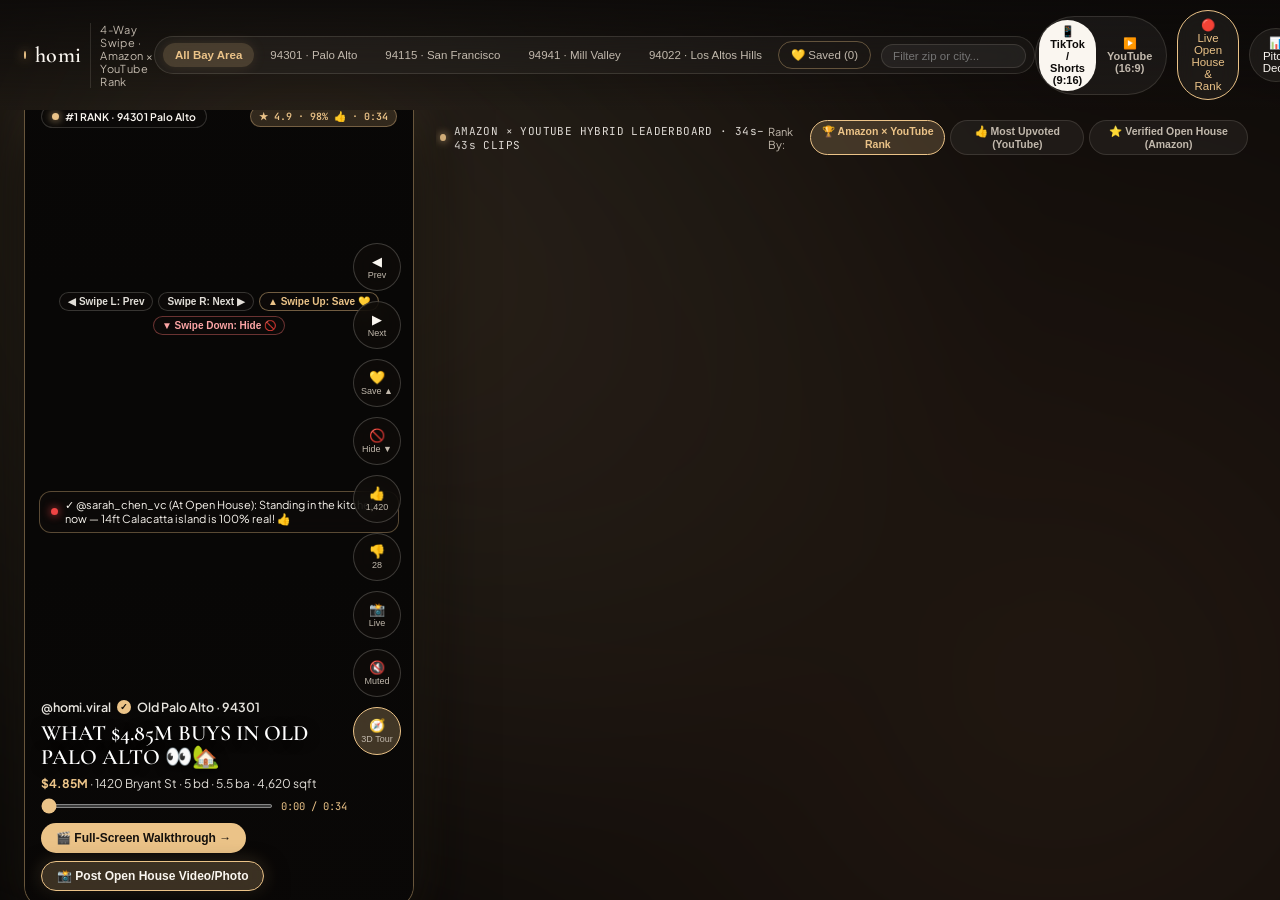
==== commit d642ddb8: "Add unique GMI room-to-room walkthrough videos, 22 GMI 2K room photos, voiceovers & slow-paced feed " ====
--- a/static/index.html
+++ b/static/index.html
@@ -7,7 +7,7 @@
   <link rel="preconnect" href="https://fonts.googleapis.com" />
   <link rel="preconnect" href="https://fonts.gstatic.com" crossorigin />
   <link href="https://fonts.googleapis.com/css2?family=Cormorant+Garamond:ital,wght@0,500;0,600;0,700;1,400&family=Plus+Jakarta+Sans:wght@400;500;600;700&family=JetBrains+Mono:wght@400;500&display=swap" rel="stylesheet" />
-  <link rel="stylesheet" href="/static/styles.css?v=8" />
+  <link rel="stylesheet" href="/static/styles.css?v=9" />
 </head>
 <body>
   <!-- Warm Ambient Background Glow -->
@@ -608,6 +608,6 @@
   </div>
 
   <audio id="vo-audio-player" preload="auto"></audio>
-  <script src="/static/app.js?v=8"></script>
+  <script src="/static/app.js?v=9"></script>
 </body>
 </html>
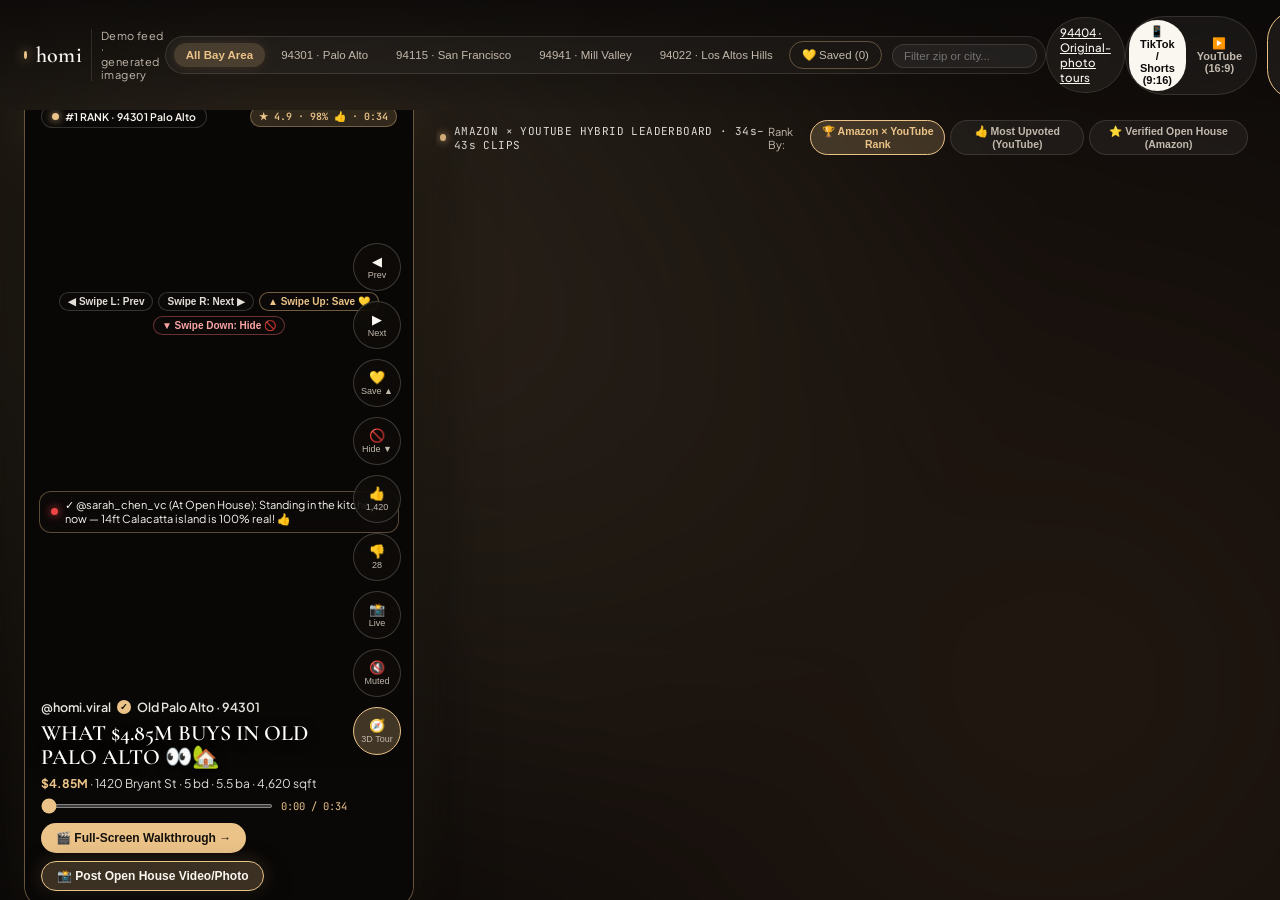
==== commit c2b37cd0: "Add source-preserving 94404 house viewer and floor-plan schematic" ====
--- a/static/index.html
+++ b/static/index.html
@@ -18,7 +18,7 @@
     <div class="brand-minimal" id="brand-home-btn" title="Return to homi Zip Code Feed">
       <span class="brand-dot"></span>
       <span class="brand-name">homi</span>
-      <span class="brand-tag">4-Way Swipe · Amazon × YouTube Rank</span>
+      <span class="brand-tag">Demo feed · generated imagery</span>
     </div>
 
     <!-- Zip Code Filter Bar -->
@@ -41,6 +41,7 @@
       </div>
     </div>
 
+    <a class="subtle-action-btn" href="/94404">94404 · Original-photo tours</a>
     <!-- Right Controls: TikTok 9:16 vs YouTube 16:9 + Open House Live + Architecture Deck -->
     <div class="topbar-actions">
       <div class="aspect-pill-group" title="Switch between TikTok Shorts (9:16) and YouTube Cinema (16:9)">
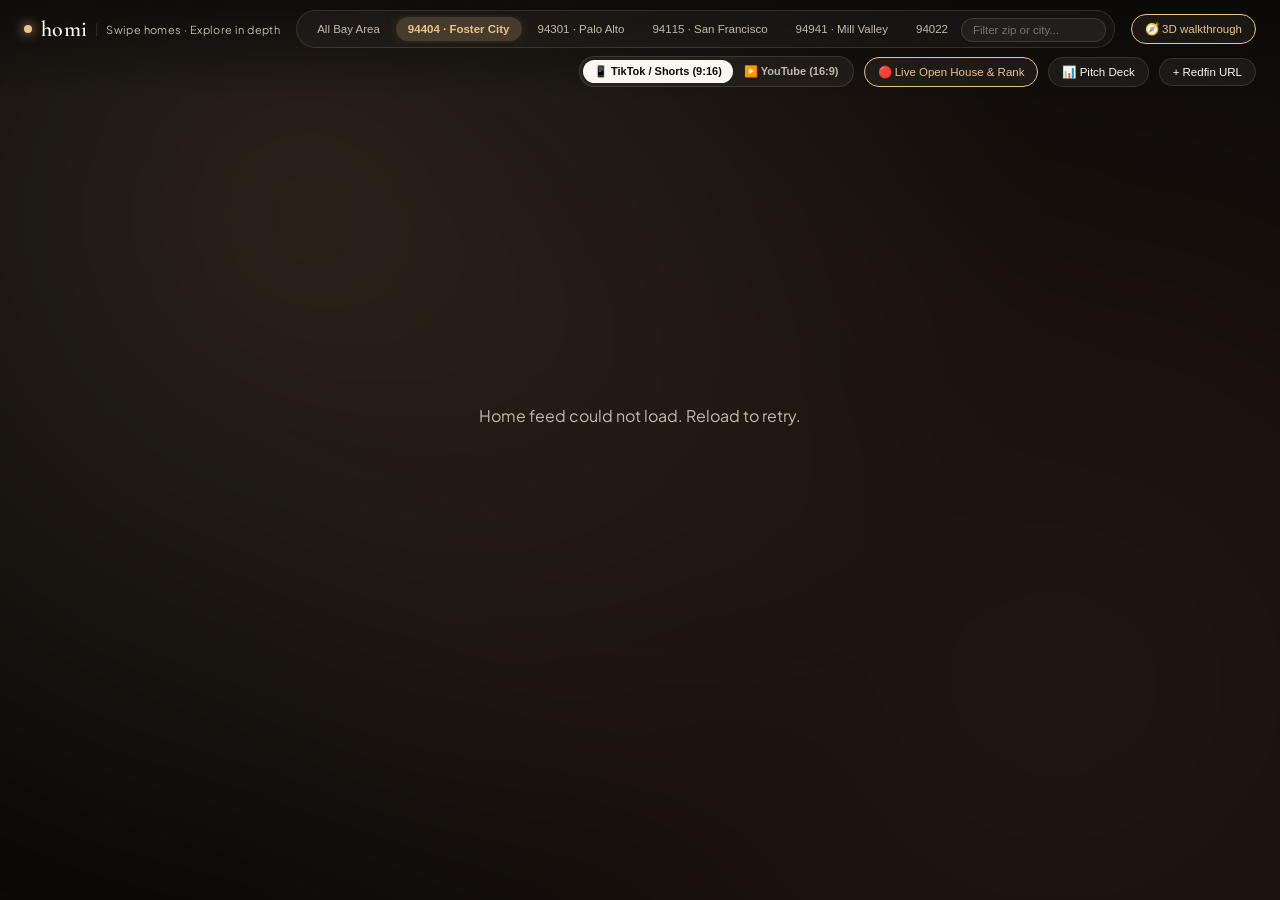
==== commit 656649f6: "Preserve swipe feed and open 3D research in place" ====
--- a/static/index.html
+++ b/static/index.html
@@ -8,8 +8,9 @@
   <link rel="preconnect" href="https://fonts.gstatic.com" crossorigin />
   <link href="https://fonts.googleapis.com/css2?family=Cormorant+Garamond:ital,wght@0,500;0,600;0,700;1,400&family=Plus+Jakarta+Sans:wght@400;500;600;700&family=JetBrains+Mono:wght@400;500&display=swap" rel="stylesheet" />
   <link rel="stylesheet" href="/static/styles.css?v=9" />
+  <link rel="stylesheet" href="/static/feed-research.css" />
 </head>
-<body>
+<body class="feed-loading">
   <!-- Warm Ambient Background Glow -->
   <div id="ambient-bg" class="ambient-bg"></div>
 
@@ -18,13 +19,14 @@
     <div class="brand-minimal" id="brand-home-btn" title="Return to homi Zip Code Feed">
       <span class="brand-dot"></span>
       <span class="brand-name">homi</span>
-      <span class="brand-tag">Demo feed · generated imagery</span>
+      <span class="brand-tag">Swipe homes · Explore in depth</span>
     </div>
 
     <!-- Zip Code Filter Bar -->
     <div class="zip-filter-bar" id="zip-filter-bar">
       <div id="zip-pills-container" class="zip-pills-container">
-        <button class="zip-pill active" data-zip="ALL">All Bay Area</button>
+        <button class="zip-pill" data-zip="ALL">All Bay Area</button>
+        <button class="zip-pill active" data-zip="94404">94404 · Foster City</button>
         <button class="zip-pill" data-zip="94301">94301 · Palo Alto</button>
         <button class="zip-pill" data-zip="94115">94115 · San Francisco</button>
         <button class="zip-pill" data-zip="94941">94941 · Mill Valley</button>
@@ -41,7 +43,7 @@
       </div>
     </div>
 
-    <a class="subtle-action-btn" href="/94404">94404 · Original-photo tours</a>
+    <button id="btn-open-available-3d" class="subtle-action-btn gold-border-btn">🧭 3D walkthrough</button>
     <!-- Right Controls: TikTok 9:16 vs YouTube 16:9 + Open House Live + Architecture Deck -->
     <div class="topbar-actions">
       <div class="aspect-pill-group" title="Switch between TikTok Shorts (9:16) and YouTube Cinema (16:9)">
@@ -75,6 +77,8 @@
     </div>
   </header>
 
+  <p id="feed-load-message" role="status">Loading your home feed…</p>
+
   <!-- ===================================================================== -->
   <!-- STAGE 1 (FRONT PAGE): TIKTOK / YOUTUBE FLIP DECK + MULTI-HOUSE FEED   -->
   <!-- ===================================================================== -->
@@ -83,6 +87,8 @@
       <!-- Left/Center: Active TikTok / YouTube Flip-Through Reel Player (34s-43s video) -->
       <div class="flip-reel-column">
         <div id="flip-player-frame" class="flip-player-frame mode-9-16">
+          <img id="flip-source-photo" class="flip-source-photo hidden" alt="Original listing photo" />
+          <div id="feed-empty" class="feed-empty-message hidden" role="status">No homes match. Change the filter or restore hidden homes.</div>
           <video
             id="flip-main-video"
             class="flip-main-video"
@@ -196,7 +202,8 @@
           <div class="ranking-sort-bar">
             <button id="btn-restore-hidden" class="sort-pill hidden" title="Restore hidden houses back to feed">↺ Restore Hidden (<span id="hidden-count-badge">0</span>)</button>
             <span class="sort-label">Rank By:</span>
-            <button class="sort-pill active" data-sort="hybrid">🏆 Amazon × YouTube Rank</button>
+            <button class="sort-pill active" data-sort="price">Price ↓</button>
+            <button class="sort-pill" data-sort="hybrid">🏆 Amazon × YouTube Rank</button>
             <button class="sort-pill" data-sort="upvotes">👍 Most Upvoted (YouTube)</button>
             <button class="sort-pill" data-sort="stars">⭐ Verified Open House (Amazon)</button>
           </div>
@@ -608,7 +615,17 @@
     </div>
   </div>
 
+  <dialog id="source-research-dialog" class="source-research-dialog" aria-labelledby="research-heading">
+    <div class="research-header">
+      <button id="research-back" class="back-feed-btn">← Back to feed</button>
+      <h2 id="research-heading">Explore this home</h2>
+      <a id="research-new-tab" target="_blank" rel="noopener">Open full view</a>
+    </div>
+    <iframe id="source-research-frame" title="Home research: 3D walkthrough, original photos, floor plan and verification" src="about:blank"></iframe>
+  </dialog>
+
   <audio id="vo-audio-player" preload="auto"></audio>
-  <script src="/static/app.js?v=9"></script>
+  <script src="/static/feed-research.js"></script>
+  <script src="/static/app.js?v=10"></script>
 </body>
 </html>
--- a/static/feed-research.css
+++ b/static/feed-research.css
@@ -0,0 +1,53 @@
+/* Keep the reel feed as the primary experience. Research opens above it. */
+.flip-source-photo { position:absolute; inset:0; width:100%; height:100%; object-fit:contain; background:#120f0d; }
+.source-backed .flip-hook-title { font-size:30px; }
+.source-backed .flip-live-comment-ticker { max-width:calc(100% - 28px); }
+.source-house-card .feed-card-poster { object-fit:contain; }
+.source-house-card .feed-card-hook { font-size:23px; }
+.source-research-button { margin-top:10px; font:inherit; }
+.source-research-dialog { position:fixed; inset:14px; width:calc(100% - 28px); height:calc(100dvh - 28px); max-width:none; max-height:none; padding:0; margin:0; color:var(--text-cream); background:var(--bg-gallery); border:1px solid var(--border-warm); border-radius:18px; overflow:hidden; box-shadow:0 25px 90px #000b; }
+.source-research-dialog[open] { display:flex; flex-direction:column; }
+.source-research-dialog::backdrop { background:#000b; backdrop-filter:blur(8px); }
+.research-header { display:flex; flex-shrink:0; align-items:center; gap:18px; padding:12px 18px; border-bottom:1px solid var(--border-warm); }
+.research-header h2 { font-family:"Cormorant Garamond",Georgia,serif; font-size:25px; font-weight:500; flex:1; }
+.research-header a { color:var(--accent-gold); font-size:12px; white-space:nowrap; }
+#source-research-frame { flex:1; width:100%; min-height:0; border:0; background:#0c0a09; }
+.feed-empty-message { margin:auto; padding:32px; line-height:1.8; text-align:center; }
+.flip-player-frame.feed-empty > :not(#feed-empty) { display:none!important; }
+.sort-pill:disabled { opacity:.35; cursor:not-allowed; }
+@media(max-width:1000px) {
+  .floating-topbar { flex-wrap:wrap; gap:10px; padding:8px 12px; }
+  .zip-filter-bar { flex:1; min-width:240px; }
+  .zip-pills-container { overflow-x:auto; max-width:calc(100vw - 28px); }
+  .front-showcase-layout { overflow-y:auto; }
+}
+@media(max-width:700px) {
+  .brand-tag,.zip-search-box { display:none; }
+  .floating-topbar { flex-shrink:0; }
+  .zip-filter-bar { order:3; width:100%; }
+  .topbar-actions { gap:6px; flex-wrap:wrap; }
+  .topbar-actions .aspect-pill-group { display:none; }
+  .zip-feed-stage { padding:4px 10px 10px; }
+  .front-showcase-layout { display:block; }
+  .flip-reel-column { height:calc(100dvh - 155px); min-height:530px; }
+  .flip-player-frame.mode-9-16,.flip-player-frame.mode-16-9 { width:100%; max-width:430px; height:100%; }
+  .multi-house-feed-column { margin-top:16px; }
+  .feed-subbar { flex-wrap:wrap; }
+  .source-research-dialog { inset:0; width:100%; height:100dvh; border-radius:0; }
+  .research-header { gap:9px; padding:10px; }
+  .research-header h2 { font-size:20px; }
+  .research-header a { display:none; }
+  .source-backed .flip-hook-title { font-size:26px; }
+}
+@media(min-width:701px) {
+  .floating-topbar { display:grid; grid-template-columns:auto minmax(0,1fr) auto; gap:8px 16px; }
+  .brand-tag { white-space:nowrap; }
+  .zip-filter-bar { min-width:0; }
+  .zip-pills-container { min-width:0; overflow:auto; }
+  .topbar-actions { grid-column:1 / -1; justify-content:flex-end; }
+  .flip-player-frame { height:100%; max-height:100%; }
+}
+@media(min-width:701px) and (max-width:1250px) { .zip-search-box,.brand-tag { display:none; } }
+#feed-load-message { display:none; position:absolute; inset:45% 20px auto; text-align:center; color:var(--text-warm-muted); }
+.feed-loading #feed-load-message { display:block; }
+.feed-loading #zip-feed-stage { visibility:hidden; }
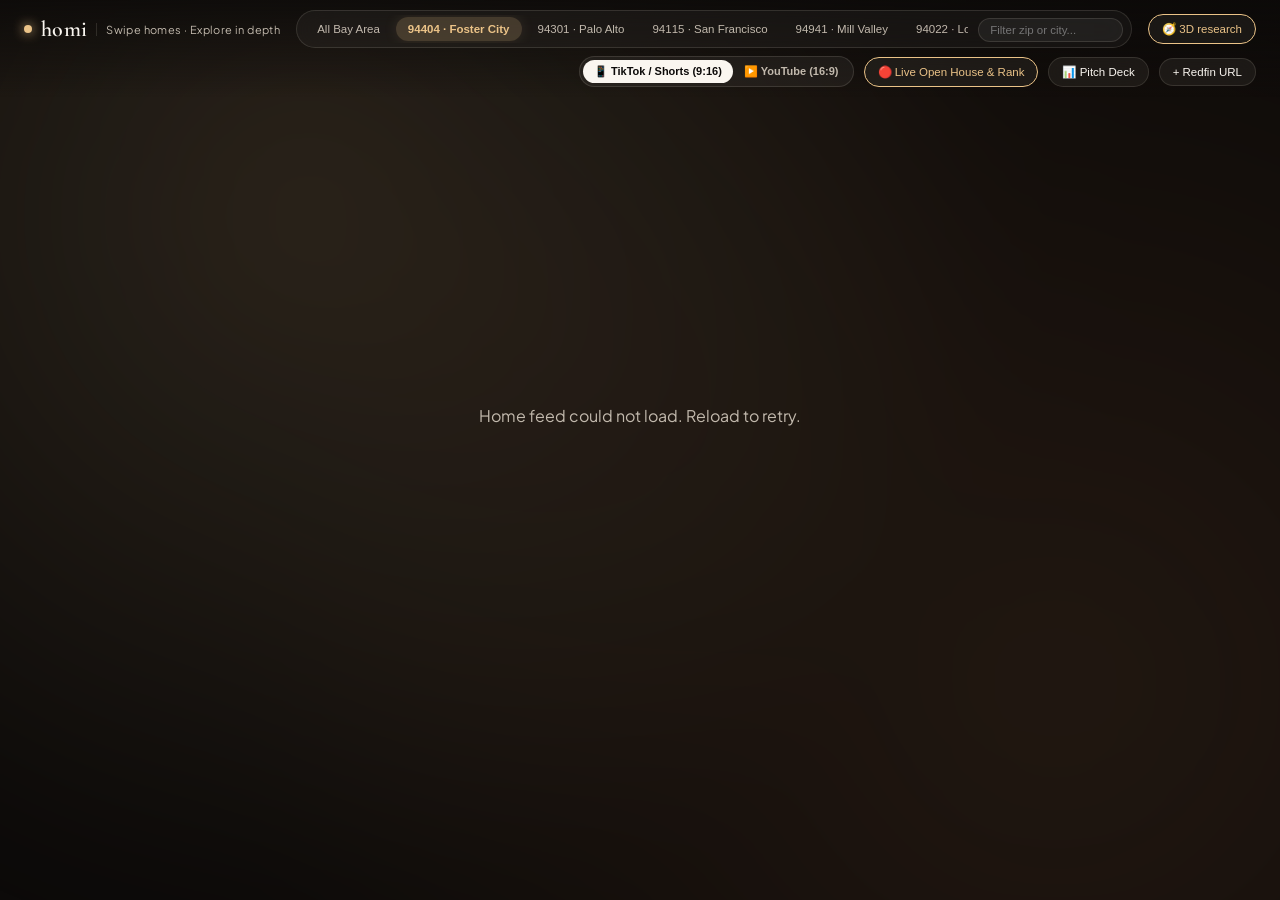
==== commit 5715d395: "Prepare source-grounded video pilot and reviewed reel playback" ====
--- a/static/index.html
+++ b/static/index.html
@@ -43,7 +43,7 @@
       </div>
     </div>
 
-    <button id="btn-open-available-3d" class="subtle-action-btn gold-border-btn">🧭 3D walkthrough</button>
+    <button id="btn-open-available-3d" class="subtle-action-btn gold-border-btn">🧭 3D research</button>
     <!-- Right Controls: TikTok 9:16 vs YouTube 16:9 + Open House Live + Architecture Deck -->
     <div class="topbar-actions">
       <div class="aspect-pill-group" title="Switch between TikTok Shorts (9:16) and YouTube Cinema (16:9)">
@@ -621,7 +621,7 @@
       <h2 id="research-heading">Explore this home</h2>
       <a id="research-new-tab" target="_blank" rel="noopener">Open full view</a>
     </div>
-    <iframe id="source-research-frame" title="Home research: 3D walkthrough, original photos, floor plan and verification" src="about:blank"></iframe>
+    <iframe id="source-research-frame" title="Home research: 3D plan reference, original photos and verification" src="about:blank"></iframe>
   </dialog>
 
   <audio id="vo-audio-player" preload="auto"></audio>
